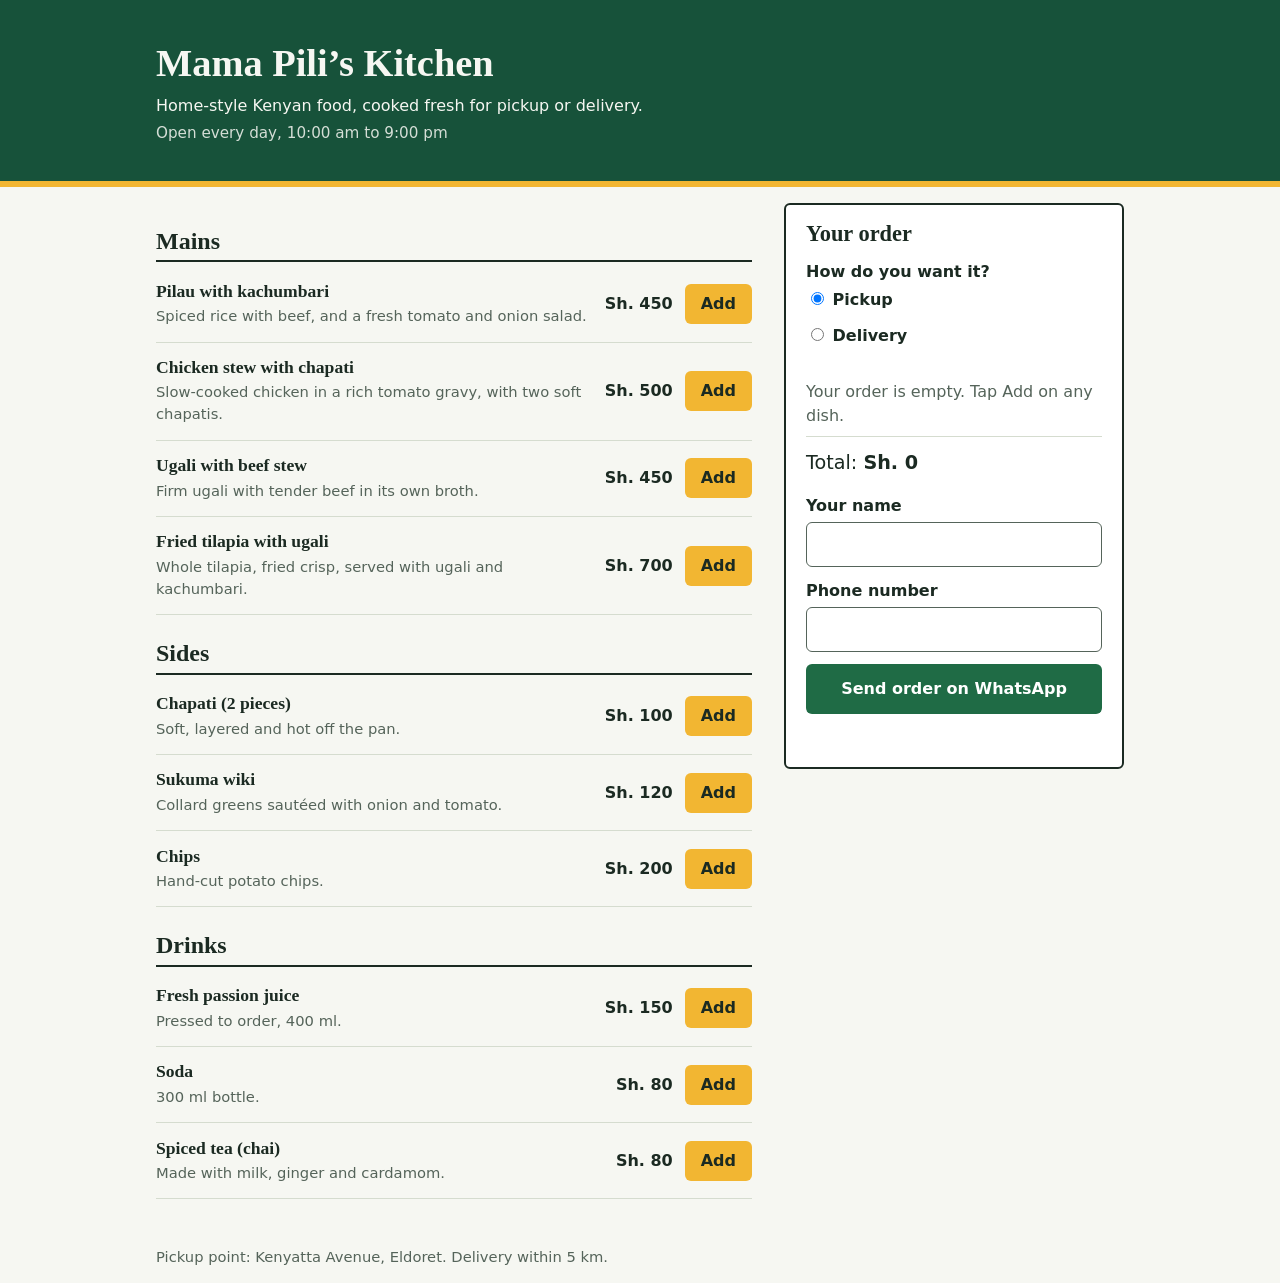
==== index.html @ 0987c315 "Add files via upload" ====
<!DOCTYPE html>
<html lang="en">
<head>
  <meta charset="UTF-8">
  <meta name="viewport" content="width=device-width, initial-scale=1">
  <title>Mama Pili’s Kitchen: Menu, Pickup and Delivery</title>
  <link rel="stylesheet" href="style.css">
</head>
<body>

  <header class="hero">
    <div class="wrap">
      <h1>Mama Pili’s Kitchen</h1>
      <p>Home-style Kenyan food, cooked fresh for pickup or delivery.</p>
      <p class="hours">Open every day, 10:00 am to 9:00 pm</p>
    </div>
  </header>

  <main class="wrap layout">

    <!-- The menu is built by script.js from the list at the top of that file -->
    <section id="menu" aria-label="Menu"></section>

    <aside id="order" class="order" aria-label="Your order">
      <h2>Your order</h2>

      <fieldset class="type">
        <legend>How do you want it?</legend>
        <label><input type="radio" name="type" value="Pickup" checked> Pickup</label>
        <label><input type="radio" name="type" value="Delivery"> Delivery</label>
      </fieldset>

      <ul id="cart-items"></ul>

      <p id="fee-note" hidden>A delivery fee of Sh. 150 is included in the total.</p>
      <p class="total">Total: <strong id="total">Sh. 0</strong></p>

      <label>Your name
        <input id="name" type="text" autocomplete="name">
      </label>
      <label>Phone number
        <input id="phone" type="tel" autocomplete="tel">
      </label>
      <label id="address-row" hidden>Delivery address
        <input id="address" type="text" autocomplete="street-address">
      </label>

      <button id="send" type="button">Send order on WhatsApp</button>
      <p id="message" role="status"></p>
    </aside>

  </main>

  <footer class="wrap">
    <p>Pickup point: Kenyatta Avenue, Eldoret. Delivery within 5 km.</p>
  </footer>

  <!-- Shows on phones only, so people can jump to their order -->
  <a href="#order" class="cart-bar" id="cart-bar">View order: Sh. 0</a>

  <script src="script.js"></script>
</body>
</html>
---- style.css ----
/* ===== Colours and fonts: change these first and watch the page update ===== */
:root {
  --ink: #1b2a22;
  --leaf: #1f6b45;
  --leaf-dark: #17523a;
  --sun: #f2b632;
  --sun-dark: #dca21f;
  --paper: #f6f7f2;
  --line: #d5dccf;
  --muted: #55645a;
  --display: Georgia, "Times New Roman", serif;
  --body: system-ui, -apple-system, "Segoe UI", Roboto, sans-serif;
}

/* ===== Base ===== */
* { box-sizing: border-box; }

body {
  margin: 0;
  padding-bottom: 4rem;            /* room for the phone cart bar */
  font-family: var(--body);
  color: var(--ink);
  background: var(--paper);
  line-height: 1.5;
}

h1, h2, h3 { font-family: var(--display); line-height: 1.2; }
[hidden] { display: none !important; }

.wrap {
  max-width: 1000px;
  margin: 0 auto;
  padding: 0 1rem;
}

/* ===== Header ===== */
.hero {
  background: var(--leaf-dark);
  color: var(--paper);
  padding: 2.5rem 0 2rem;
  border-bottom: 6px solid var(--sun);
}
.hero h1 { margin: 0 0 0.5rem; font-size: 2.4rem; }
.hero p { margin: 0.25rem 0; max-width: 34rem; }
.hours { opacity: 0.85; font-size: 0.95rem; }

/* ===== Page layout: one column on phones ===== */
.layout {
  display: grid;
  gap: 2rem;
  padding-top: 1rem;
  padding-bottom: 2rem;
}

/* ===== Menu ===== */
#menu h2 {
  margin: 1.5rem 0 0.25rem;
  padding-bottom: 0.3rem;
  border-bottom: 2px solid var(--ink);
  font-size: 1.5rem;
}

.item {
  display: flex;
  justify-content: space-between;
  align-items: center;
  gap: 1rem;
  padding: 0.9rem 0;
  border-bottom: 1px solid var(--line);
}
.item h3 { margin: 0; font-size: 1.1rem; }
.item p { margin: 0.2rem 0 0; color: var(--muted); font-size: 0.92rem; max-width: 30rem; }

.buy { display: flex; align-items: center; gap: 0.75rem; }
.price { font-weight: 700; white-space: nowrap; }

button { font: inherit; cursor: pointer; border: 0; border-radius: 6px; }

.add {
  padding: 0.5rem 1rem;
  background: var(--sun);
  color: var(--ink);
  font-weight: 700;
}
.add:hover { background: var(--sun-dark); }

/* ===== Order panel ===== */
.order {
  background: #fff;
  border: 2px solid var(--ink);
  border-radius: 6px;
  padding: 1rem 1.25rem 1.25rem;
  height: fit-content;
}
.order h2 { margin: 0 0 0.75rem; font-size: 1.4rem; }

.type { border: 0; padding: 0; margin: 0 0 0.75rem; }
.type legend { font-weight: 700; padding: 0; margin-bottom: 0.25rem; }
.type label { display: inline-block; margin-right: 1.25rem; }

#cart-items { list-style: none; margin: 0; padding: 0; }
#cart-items li {
  display: flex;
  justify-content: space-between;
  align-items: center;
  gap: 0.5rem;
  padding: 0.5rem 0;
  border-bottom: 1px solid var(--line);
}
#cart-items .empty { color: var(--muted); }

.qty button {
  width: 1.9rem;
  height: 1.9rem;
  background: var(--line);
  font-weight: 700;
}

#fee-note { margin: 0.5rem 0 0; color: var(--muted); font-size: 0.9rem; }
.total { font-size: 1.2rem; margin: 0.75rem 0 1rem; }

.order label { display: block; margin-bottom: 0.75rem; font-weight: 600; }
.order input[type="text"],
.order input[type="tel"] {
  display: block;
  width: 100%;
  margin-top: 0.25rem;
  padding: 0.6rem;
  font: inherit;
  border: 1px solid var(--muted);
  border-radius: 6px;
}

#send {
  width: 100%;
  padding: 0.8rem;
  background: var(--leaf);
  color: #fff;
  font-weight: 700;
}
#send:hover { background: var(--leaf-dark); }

#message { min-height: 1.5rem; margin: 0.6rem 0 0; color: #a4261c; font-weight: 600; }

/* ===== Keyboard focus ===== */
button:focus-visible,
input:focus-visible,
a:focus-visible {
  outline: 3px solid var(--sun-dark);
  outline-offset: 2px;
}

/* ===== Footer and phone cart bar ===== */
footer { padding-bottom: 1.5rem; color: var(--muted); font-size: 0.92rem; }

.cart-bar {
  position: fixed;
  left: 0;
  right: 0;
  bottom: 0;
  padding: 0.9rem 1rem;
  background: var(--ink);
  color: var(--paper);
  text-align: center;
  font-weight: 700;
  text-decoration: none;
}

/* ===== Wider screens: menu on the left, order panel on the right ===== */
@media (min-width: 800px) {
  body { padding-bottom: 0; }
  .layout { grid-template-columns: 1fr 340px; align-items: start; }
  .order { position: sticky; top: 1rem; }
  .cart-bar { display: none; }
}
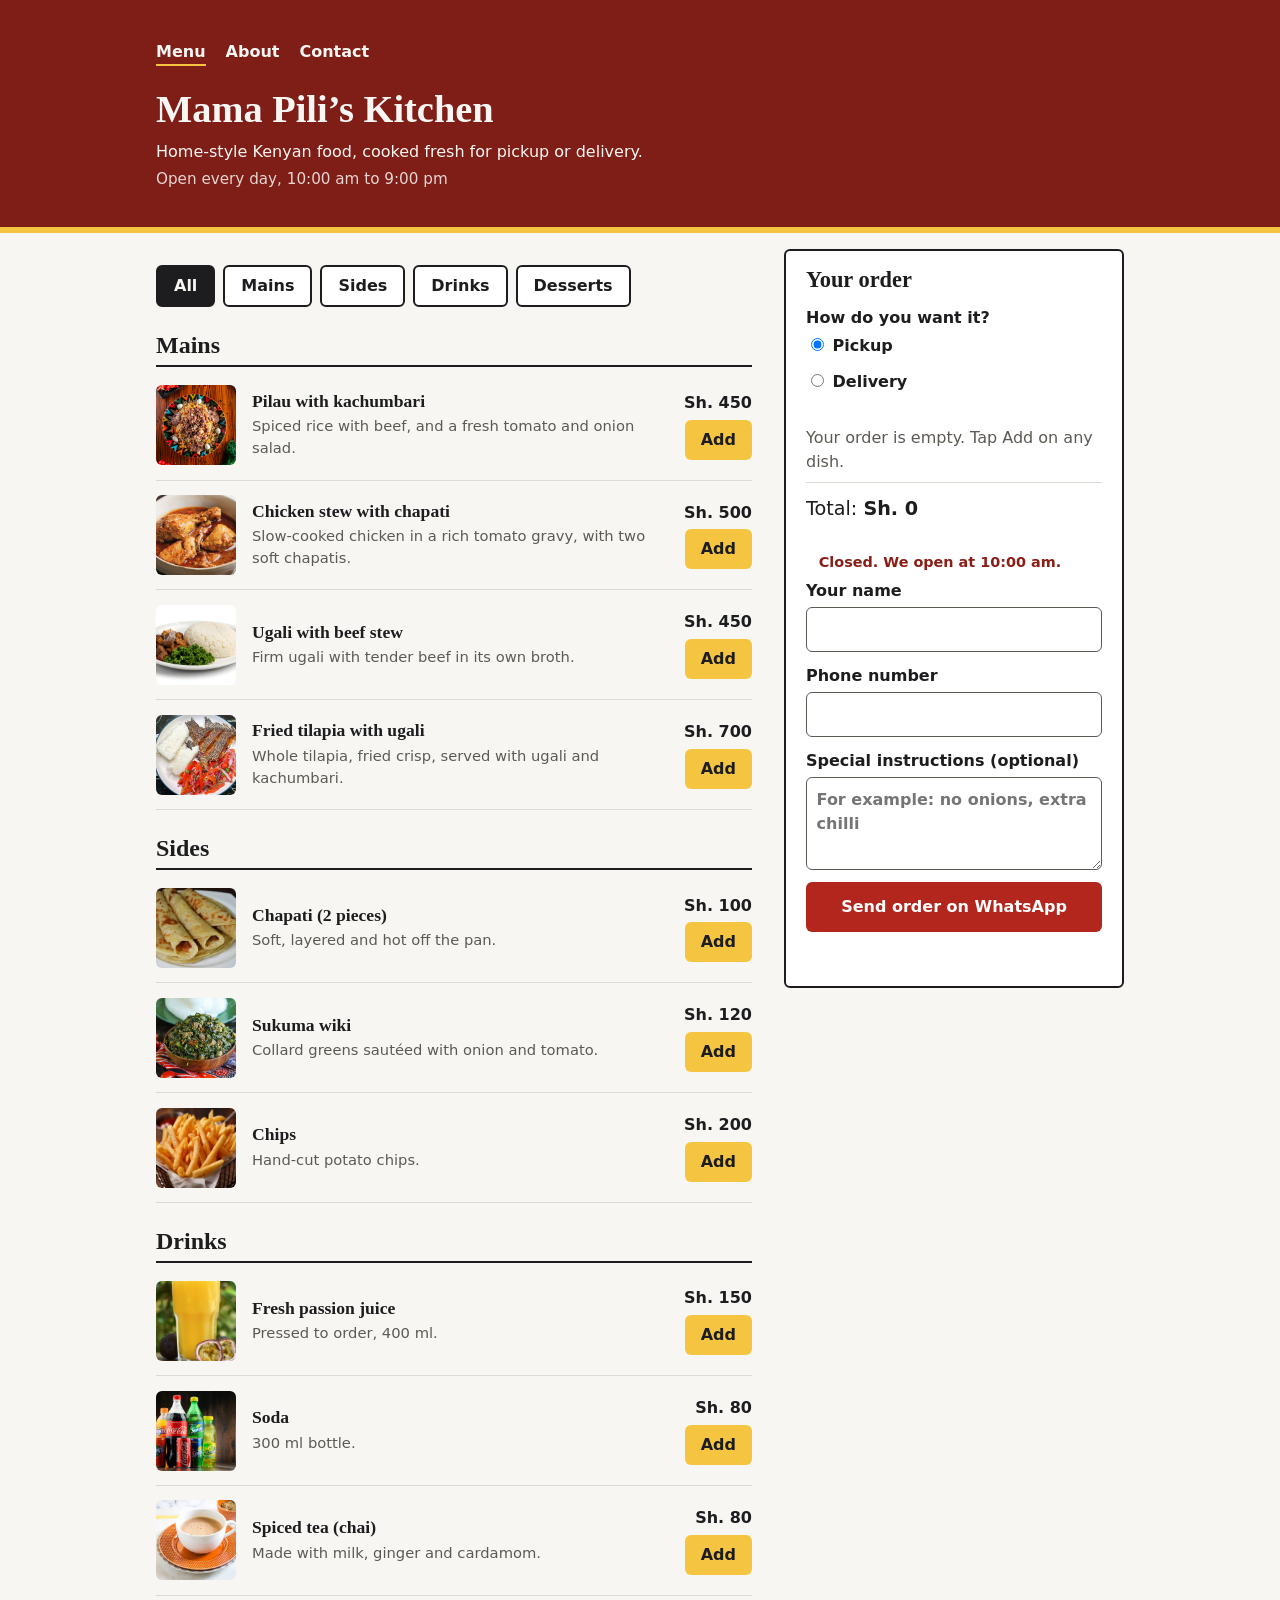
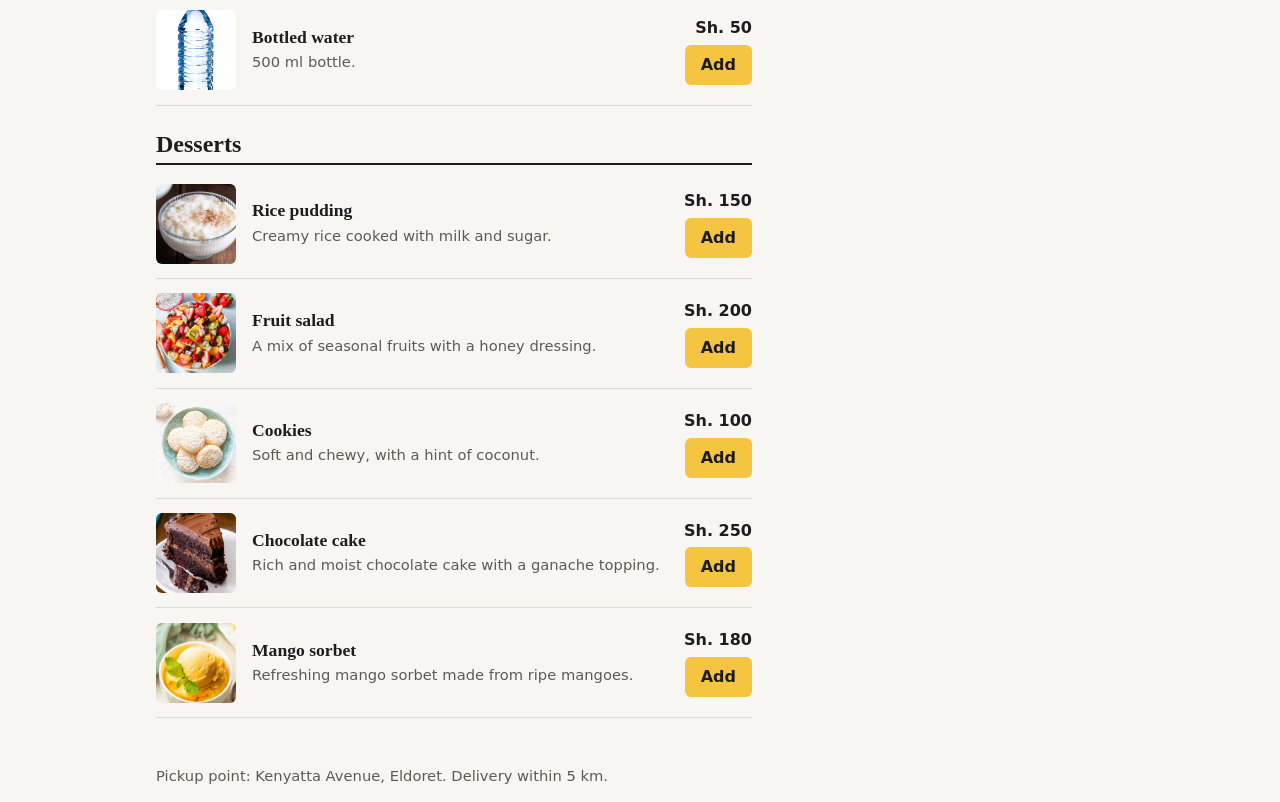
==== commit f203fd42: "Add files via upload" ====
--- a/index.html
+++ b/index.html
@@ -10,6 +10,11 @@
 
   <header class="hero">
     <div class="wrap">
+      <nav class="nav" aria-label="Main">
+  <a href="index.html" aria-current="page">Menu</a>
+  <a href="about.html">About</a>
+  <a href="contact.html">Contact</a>
+</nav>
       <h1>Mama Pili’s Kitchen</h1>
       <p>Home-style Kenyan food, cooked fresh for pickup or delivery.</p>
       <p class="hours">Open every day, 10:00 am to 9:00 pm</p>
@@ -34,6 +39,7 @@
 
       <p id="fee-note" hidden>A delivery fee of Sh. 150 is included in the total.</p>
       <p class="total">Total: <strong id="total">Sh. 0</strong></p>
+      <p id="open-status" class="status"></p>
 
       <label>Your name
         <input id="name" type="text" autocomplete="name">
@@ -45,6 +51,9 @@
         <input id="address" type="text" autocomplete="street-address">
       </label>
 
+      <label>Special instructions (optional)
+  <textarea id="notes" rows="3" placeholder="For example: no onions, extra chilli"></textarea>
+</label>
       <button id="send" type="button">Send order on WhatsApp</button>
       <p id="message" role="status"></p>
     </aside>
--- a/style.css
+++ b/style.css
@@ -1,13 +1,13 @@
 /* ===== Colours and fonts: change these first and watch the page update ===== */
 :root {
-  --ink: #1b2a22;
-  --leaf: #1f6b45;
-  --leaf-dark: #17523a;
-  --sun: #f2b632;
-  --sun-dark: #dca21f;
-  --paper: #f6f7f2;
-  --line: #d5dccf;
-  --muted: #55645a;
+   --ink: #1d1d1f;
+  --leaf: #b3261e;
+  --leaf-dark: #7f1d17;
+  --sun: #f5c542;
+  --sun-dark: #e0ad22;
+  --paper: #f7f6f3;
+  --line: #dddad3;
+  --muted: #5d5a54;
   --display: Georgia, "Times New Roman", serif;
   --body: system-ui, -apple-system, "Segoe UI", Roboto, sans-serif;
 }
@@ -68,10 +68,18 @@
   padding: 0.9rem 0;
   border-bottom: 1px solid var(--line);
 }
+.item > img {
+  width: 5rem;
+  height: 5rem;
+  flex: 0 0 5rem;
+  object-fit: cover;
+  border-radius: 6px;
+}
+.item .info { flex: 1; min-width: 0; }
 .item h3 { margin: 0; font-size: 1.1rem; }
 .item p { margin: 0.2rem 0 0; color: var(--muted); font-size: 0.92rem; max-width: 30rem; }
 
-.buy { display: flex; align-items: center; gap: 0.75rem; }
+.buy { display: flex; flex-direction: column; align-items: flex-end; gap: 0.3rem; }
 .price { font-weight: 700; white-space: nowrap; }
 
 button { font: inherit; cursor: pointer; border: 0; border-radius: 6px; }
@@ -173,3 +181,44 @@
   .order { position: sticky; top: 1rem; }
   .cart-bar { display: none; }
 }
+.filters { display: flex; flex-wrap: wrap; gap: 0.5rem; margin-top: 1rem; }
+.filters button {
+  padding: 0.45rem 1rem;
+  background: #fff;
+  color: var(--ink);
+  border: 2px solid var(--ink);
+  font-weight: 600;
+}
+.filters button.active { background: var(--ink); color: var(--paper); }
+.order textarea {
+  display: block;
+  width: 100%;
+  margin-top: 0.25rem;
+  padding: 0.6rem;
+  font: inherit;
+  border: 1px solid var(--muted);
+  border-radius: 6px;
+  resize: vertical;
+} 
+.status {
+  display: inline-block;
+  margin: 0.5rem 0 0;
+  padding: 0.3rem 0.8rem;
+  border-radius: 999px;
+  font-weight: 700;
+  font-size: 0.9rem;
+}
+.status.open { background: var(--sun); color: var(--ink); }
+.status.closed { background: #fff; color: #8a1f17; }
+.nav { display: flex; gap: 1.25rem; margin-bottom: 1.25rem; }
+.nav a {
+  color: var(--paper);
+  text-decoration: none;
+  font-weight: 600;
+  border-bottom: 2px solid transparent;
+}
+.nav a:hover,
+.nav a[aria-current="page"] { border-bottom-color: var(--sun); }
+
+.page { display: block; max-width: 40rem; padding-top: 1.5rem; padding-bottom: 2rem; }
+.page h2 { margin: 1.5rem 0 0.25rem; }
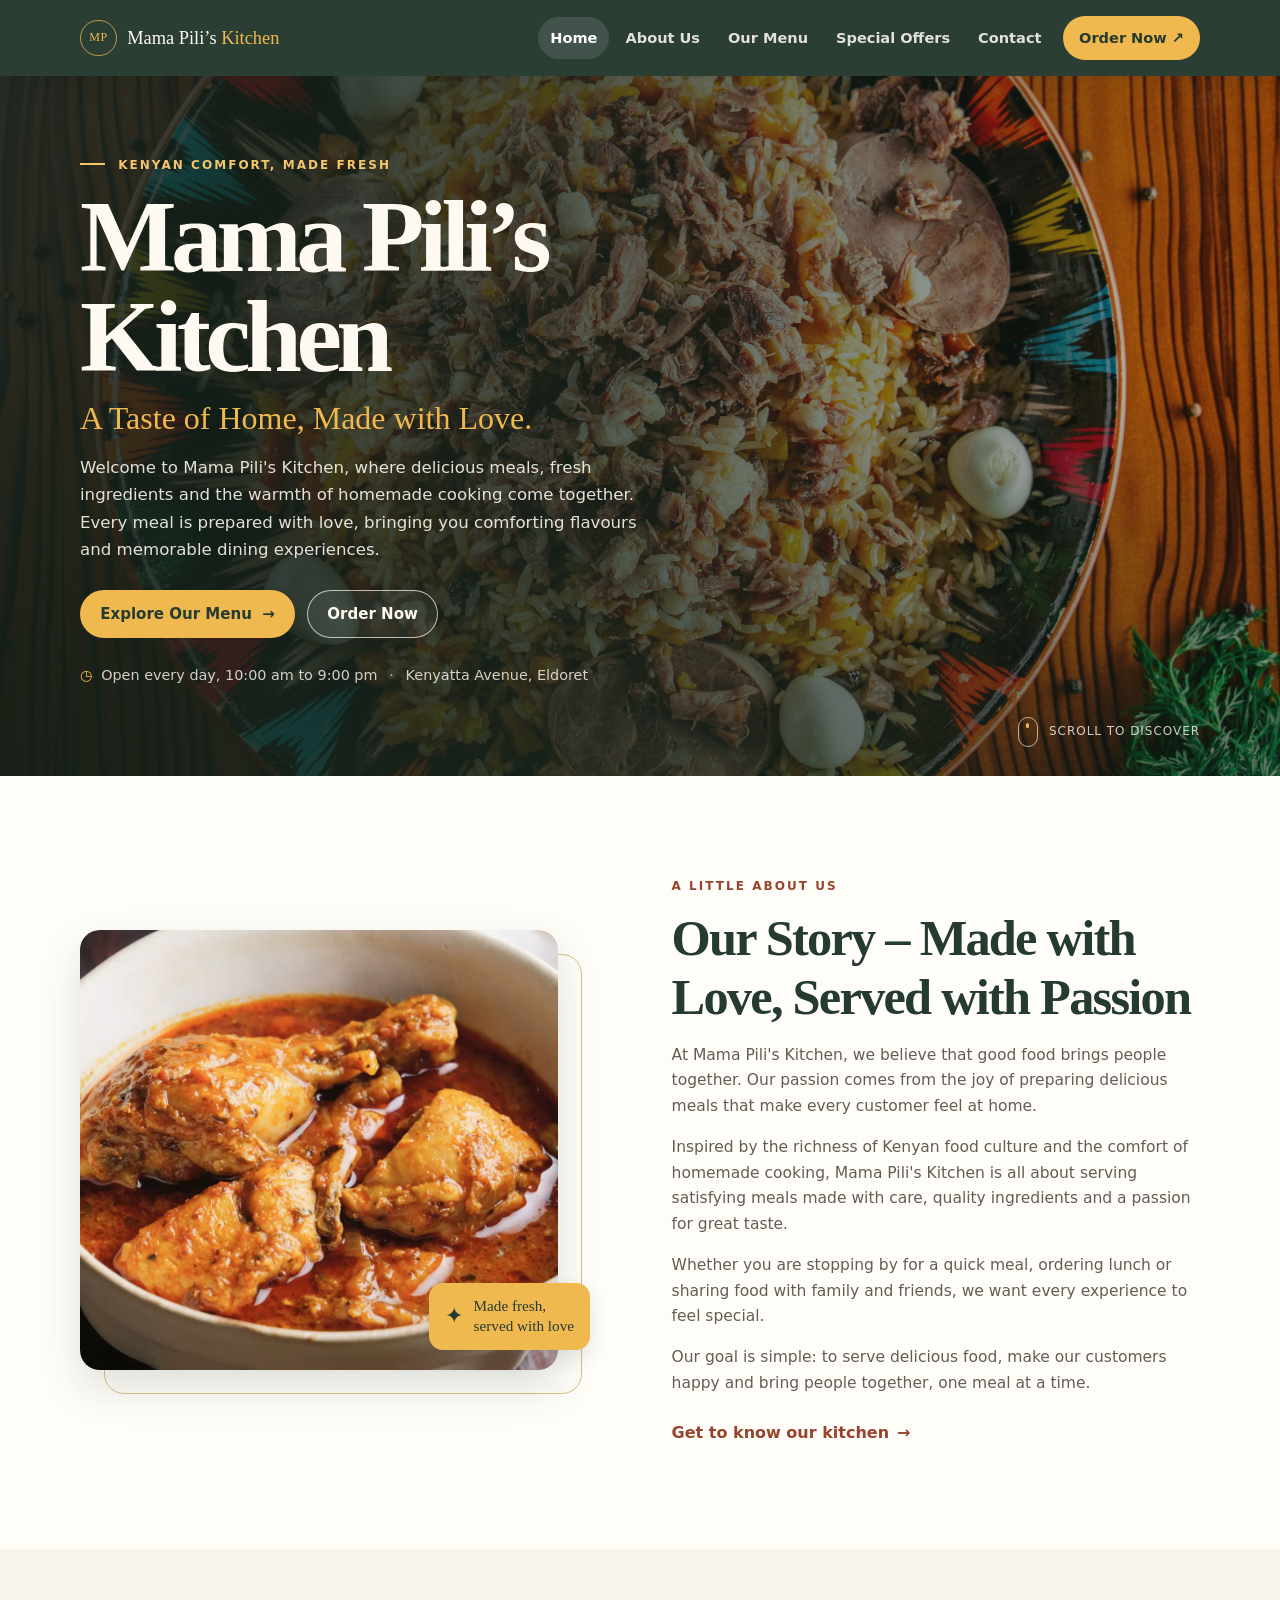
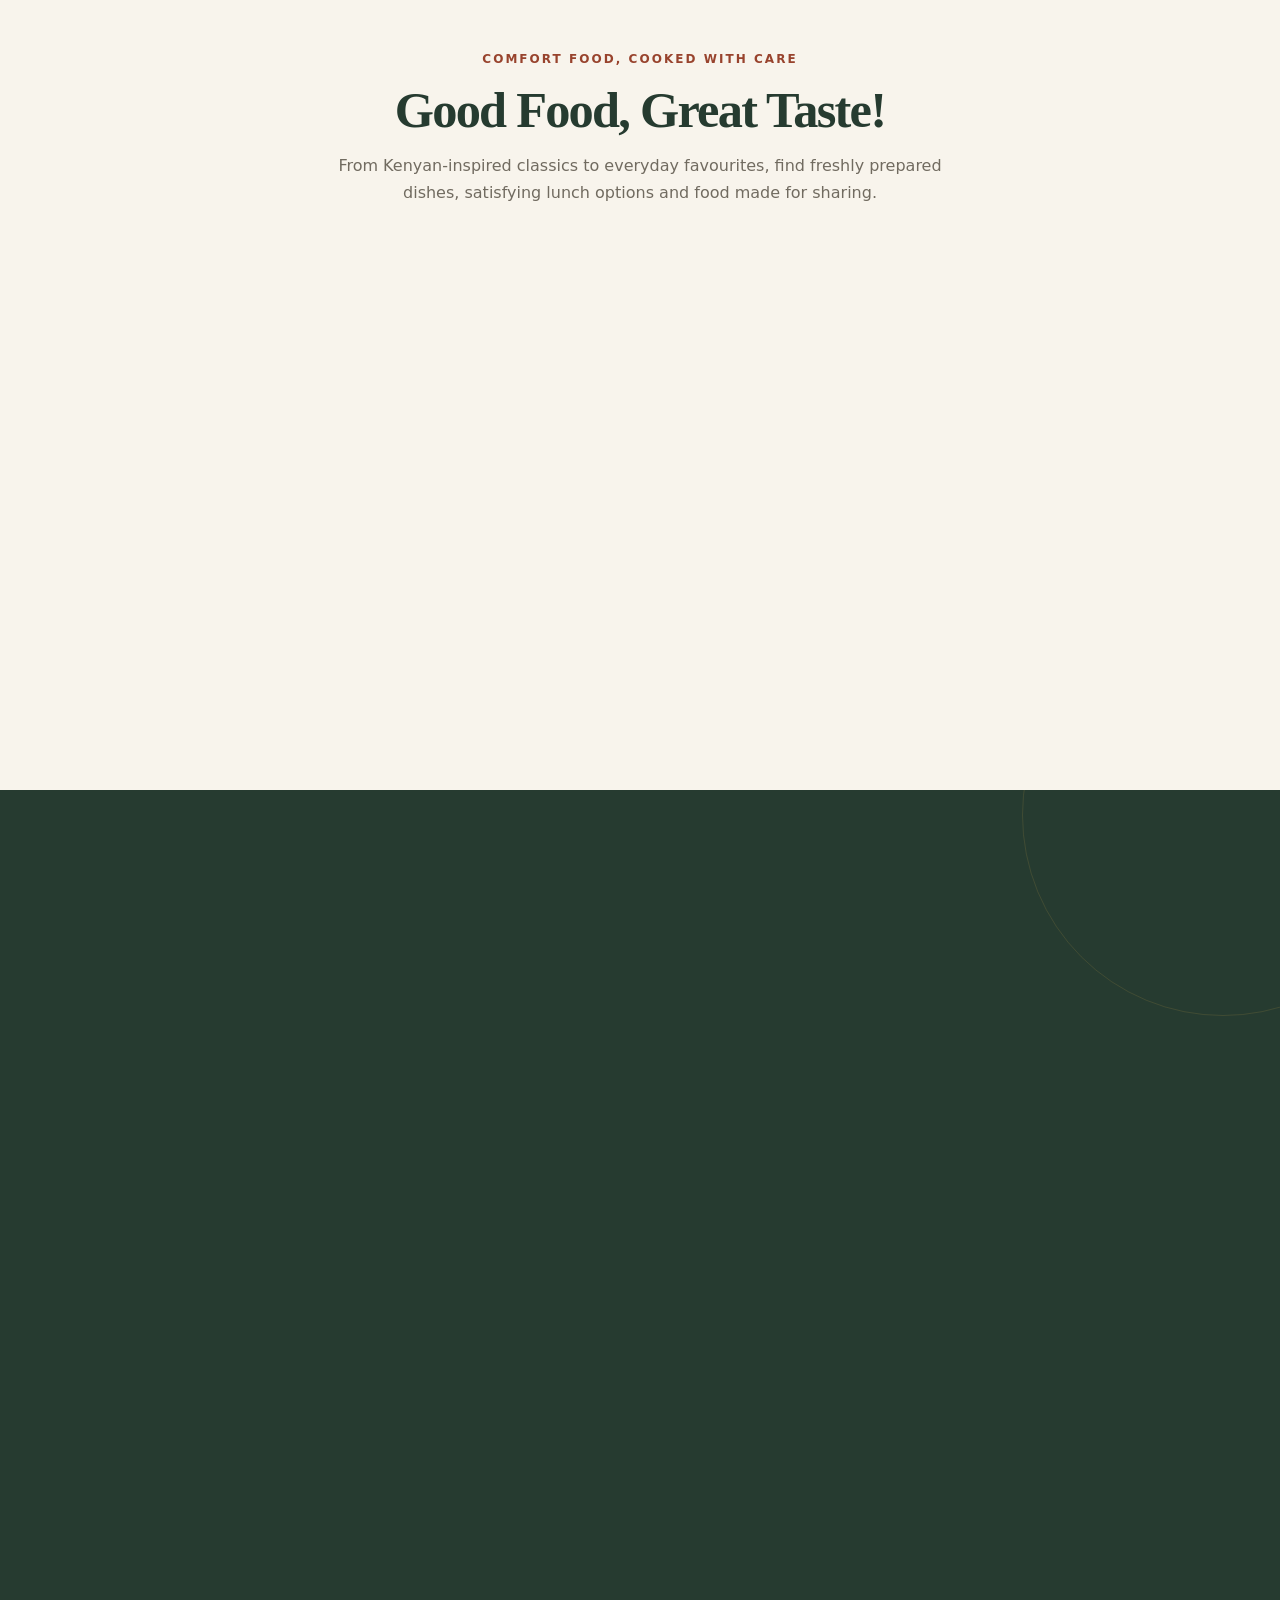
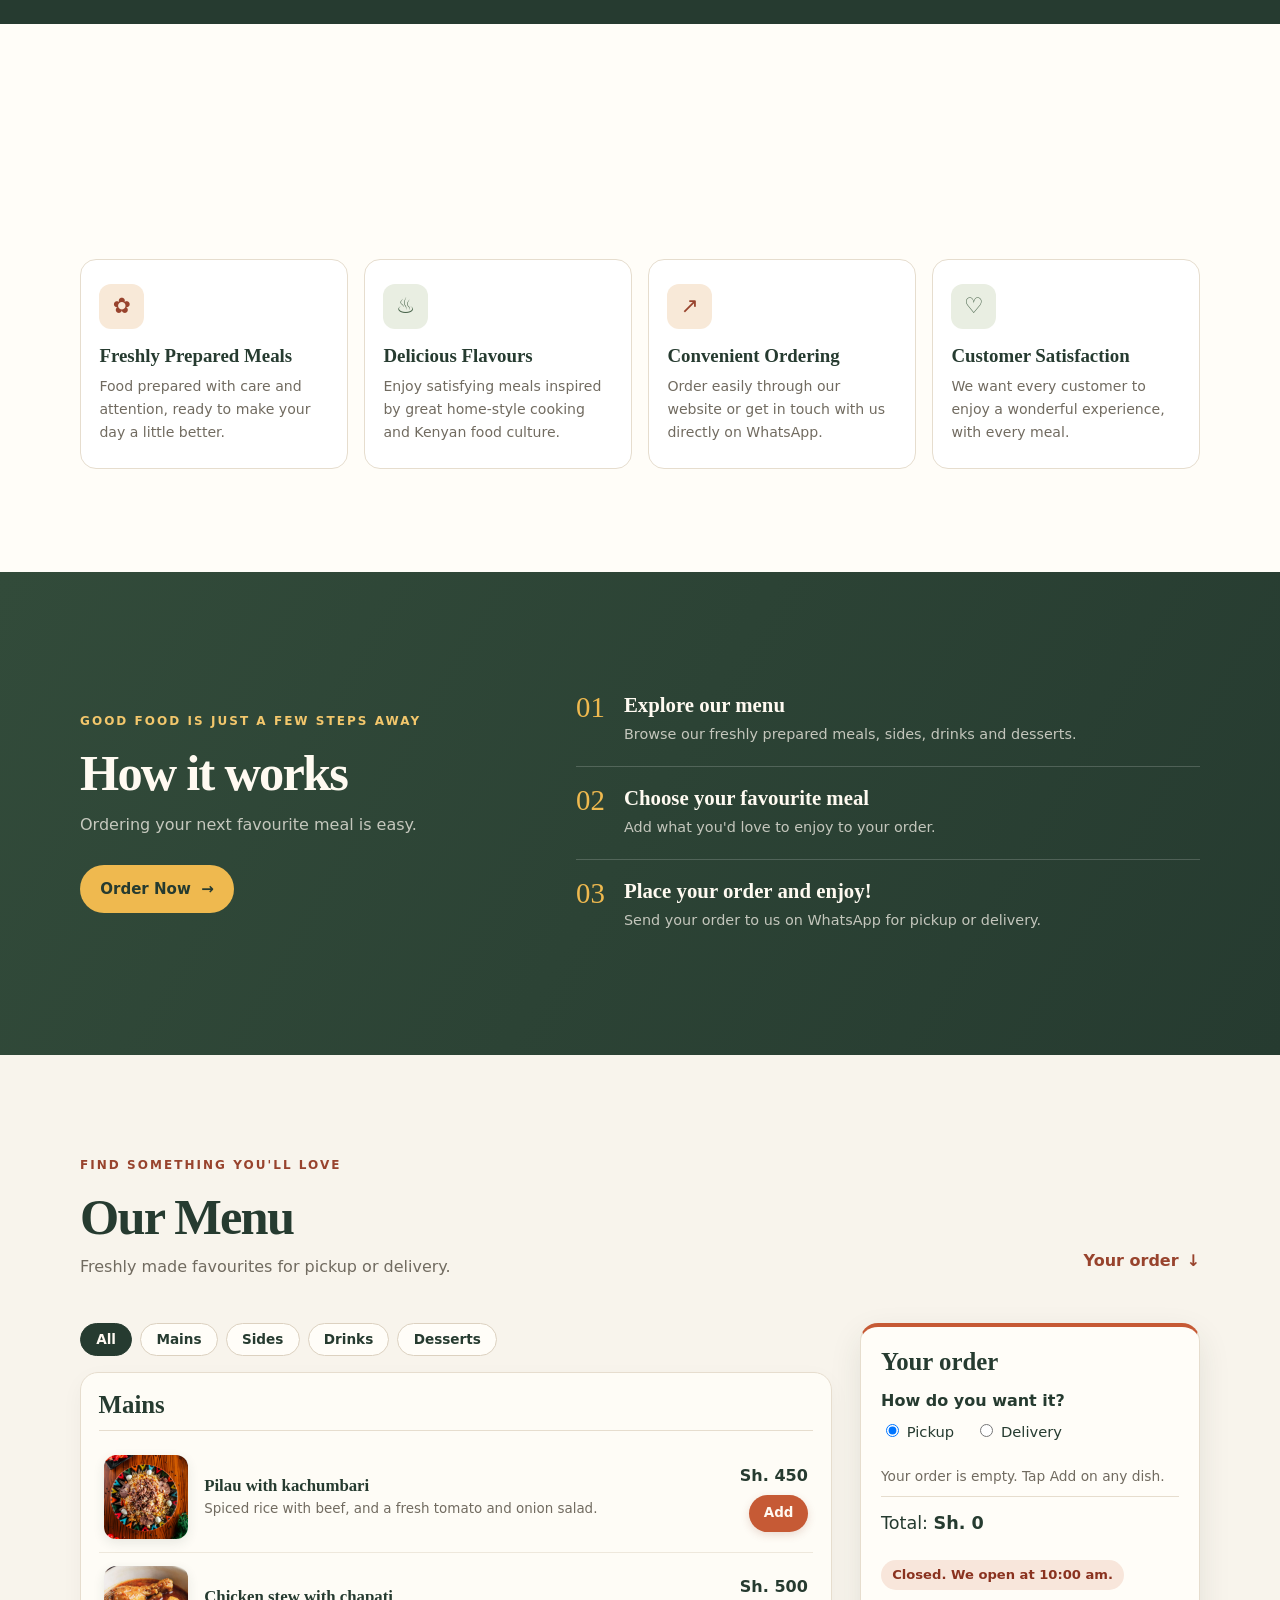
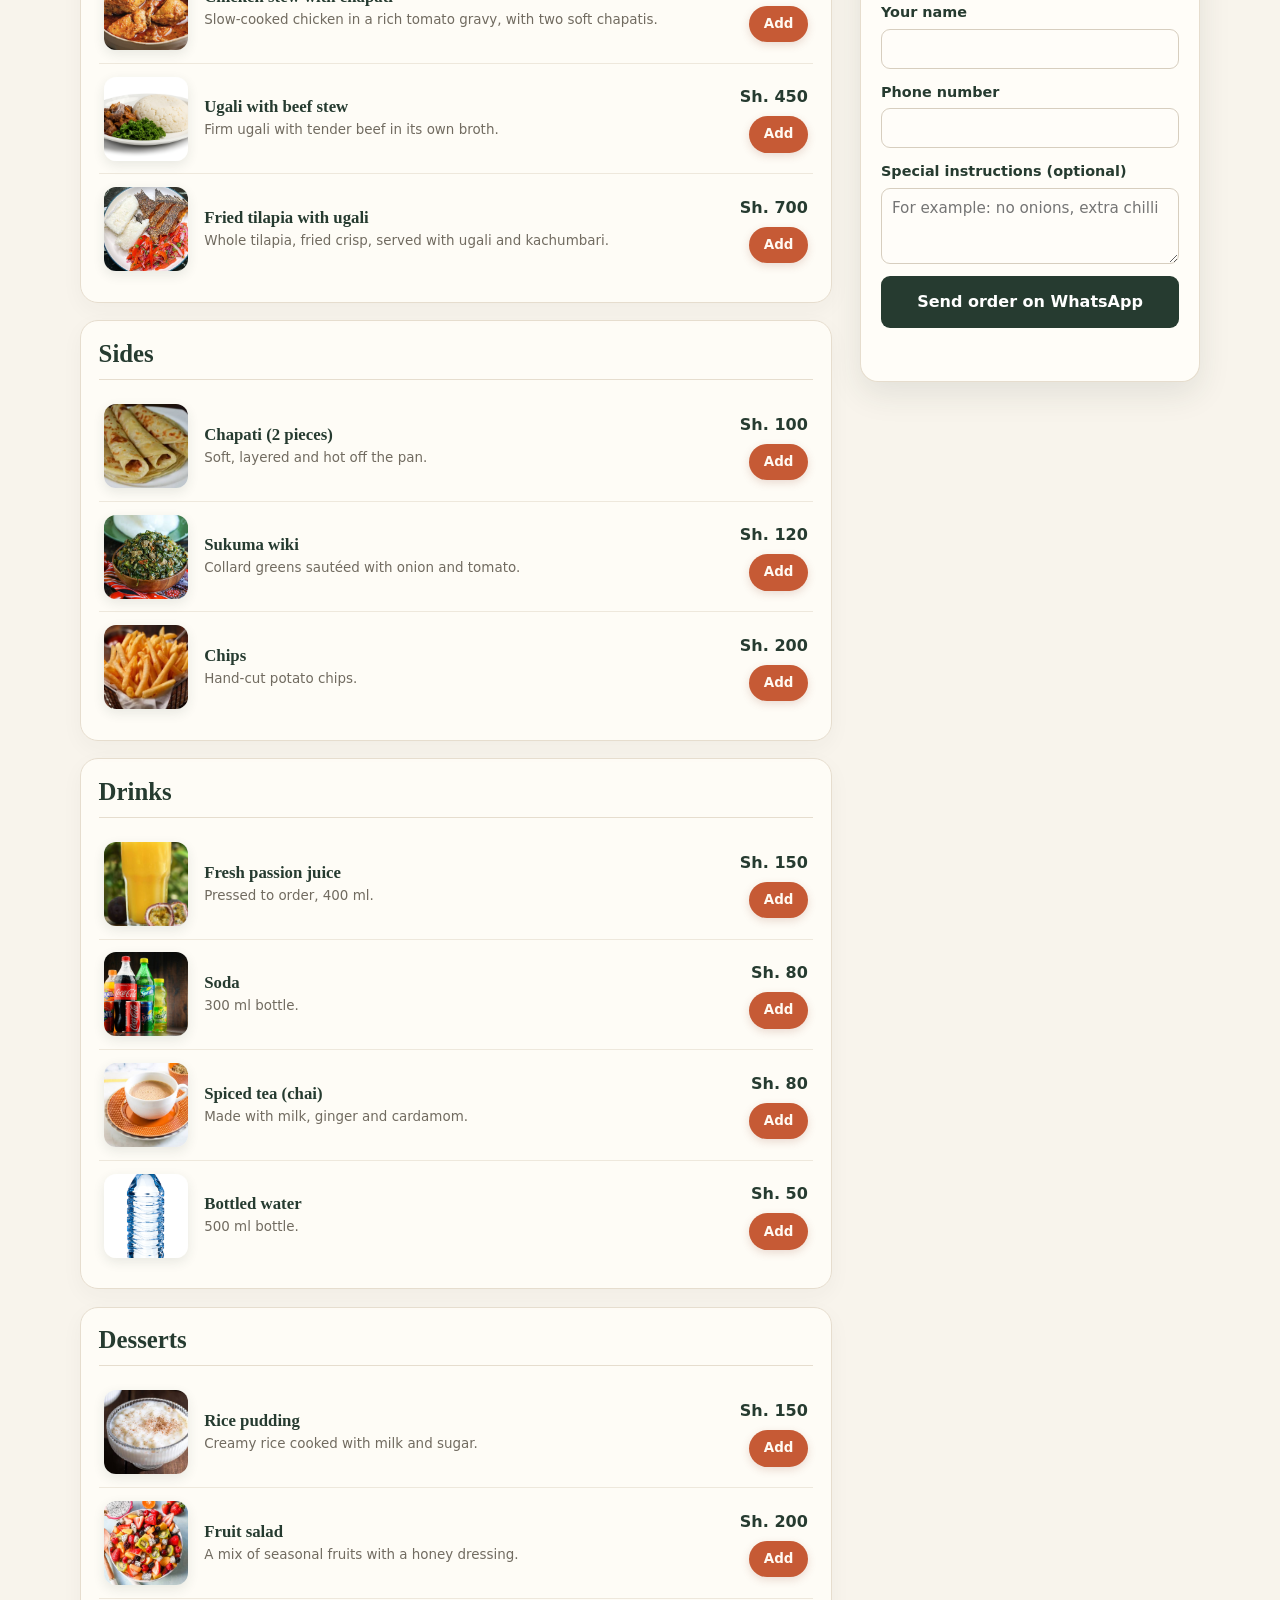
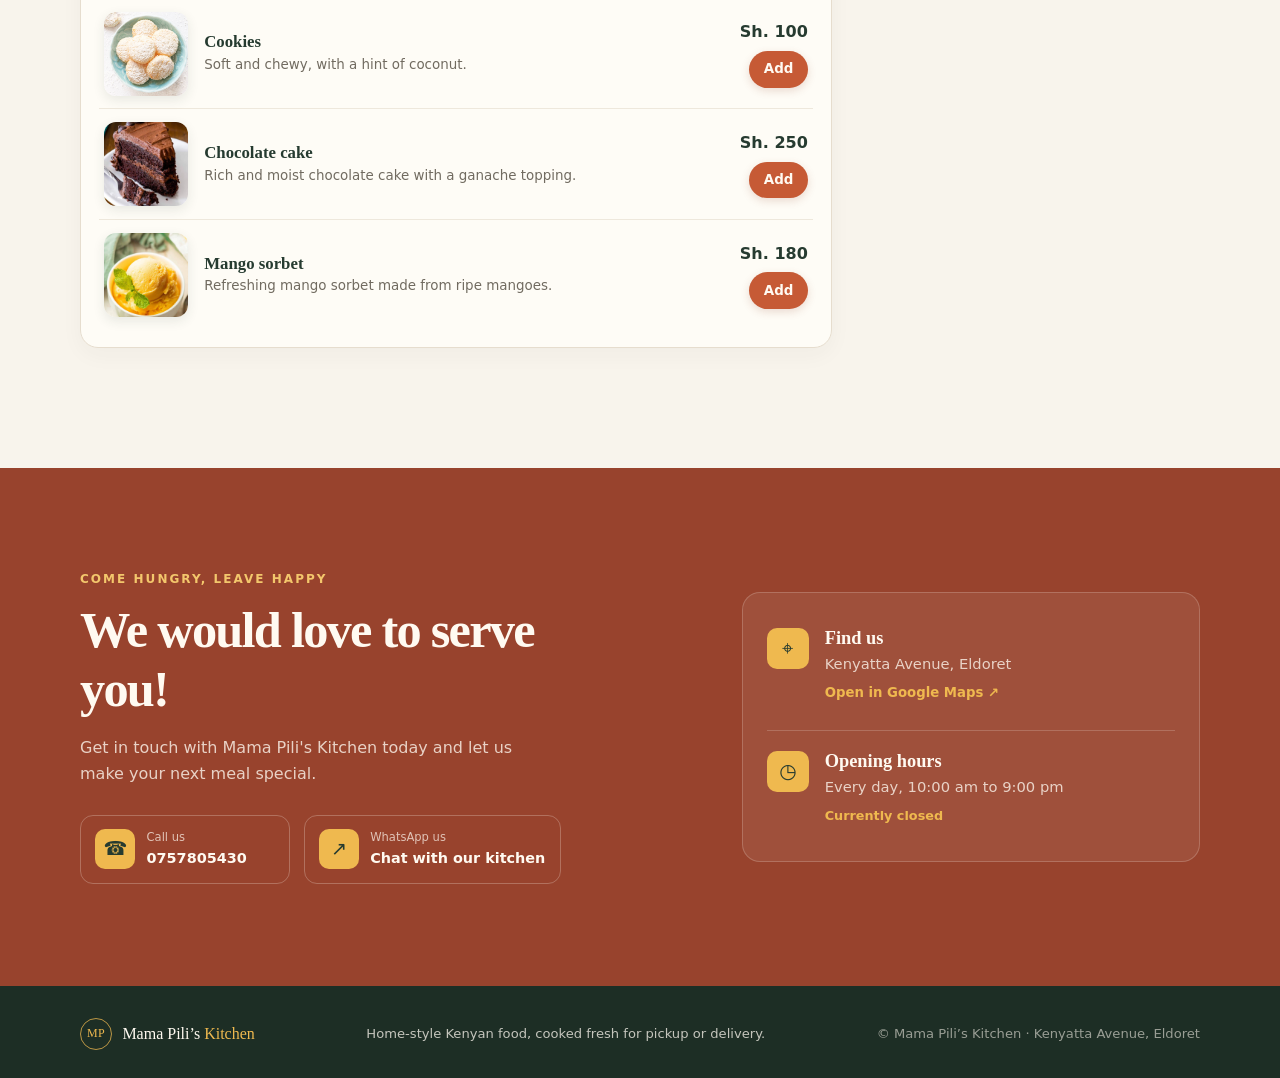
==== commit 20509a4a: "Add files via upload" ====
--- a/index.html
+++ b/index.html
@@ -3,70 +3,238 @@
 <head>
   <meta charset="UTF-8">
   <meta name="viewport" content="width=device-width, initial-scale=1">
-  <title>Mama Pili’s Kitchen: Menu, Pickup and Delivery</title>
+  <meta name="theme-color" content="#263b30">
+  <meta name="description" content="Enjoy fresh, home-style Kenyan food from Mama Pili's Kitchen. Browse the menu and order for pickup or delivery in Eldoret.">
+  <title>Mama Pili’s Kitchen | A Taste of Home</title>
   <link rel="stylesheet" href="style.css">
 </head>
 <body>
-
-  <header class="hero">
-    <div class="wrap">
-      <nav class="nav" aria-label="Main">
-  <a href="index.html" aria-current="page">Menu</a>
-  <a href="about.html">About</a>
-  <a href="contact.html">Contact</a>
-</nav>
-      <h1>Mama Pili’s Kitchen</h1>
+  <div class="nav-shell" id="home">
+    <div class="wrap nav-wrap">
+      <a class="brand" href="#home" aria-label="Mama Pili's Kitchen home">
+        <span class="brand-mark" aria-hidden="true">MP</span>
+        <span>Mama Pili’s <strong>Kitchen</strong></span>
+      </a>
+      <button class="nav-toggle" type="button" aria-expanded="false" aria-controls="main-nav" aria-label="Open navigation">
+        <span></span><span></span><span></span>
+      </button>
+      <nav class="nav" id="main-nav" aria-label="Main navigation">
+        <a href="#home" aria-current="page">Home</a>
+        <a href="#about">About Us</a>
+        <a href="#menu">Our Menu</a>
+        <a href="#offers">Special Offers</a>
+        <a href="#contact">Contact</a>
+        <a class="nav-order" href="#order">Order Now <span aria-hidden="true">↗</span></a>
+      </nav>
+    </div>
+  </div>
+
+  <header>
+
+    <section class="hero" aria-labelledby="hero-title">
+      <img class="hero-image" src="images/pilau.jpg.jpg" alt="Freshly prepared Kenyan pilau with kachumbari">
+      <div class="hero-shade"></div>
+      <div class="wrap hero-content">
+        <p class="eyebrow"><span></span> Kenyan comfort, made fresh</p>
+        <h1 id="hero-title">Mama Pili’s<br>Kitchen</h1>
+        <h2>A Taste of Home, Made with Love.</h2>
+        <p class="hero-copy">Welcome to Mama Pili's Kitchen, where delicious meals, fresh ingredients and the warmth of homemade cooking come together. Every meal is prepared with love, bringing you comforting flavours and memorable dining experiences.</p>
+        <div class="hero-actions">
+          <a class="button button-primary" href="#menu">Explore Our Menu <span aria-hidden="true">→</span></a>
+          <a class="button button-light" href="#order">Order Now</a>
+        </div>
+        <p class="hero-hours"><span aria-hidden="true">◷</span> Open every day, 10:00 am to 9:00 pm <span class="hero-dot">·</span> Kenyatta Avenue, Eldoret</p>
+      </div>
+      <a class="hero-scroll" href="#about" aria-label="Scroll to our story"><span></span> Scroll to discover</a>
+    </section>
+  </header>
+
+  <main>
+    <section class="section story-section" id="about">
+      <div class="wrap story-grid">
+        <div class="story-photo reveal">
+          <img src="images/chicken-stew.jpg.jpg" alt="Home-style chicken stew, freshly prepared">
+          <div class="photo-note"><span class="note-icon" aria-hidden="true">✦</span><span>Made fresh,<br>served with love</span></div>
+        </div>
+        <div class="story-copy reveal">
+          <p class="eyebrow eyebrow-dark">A little about us</p>
+          <h2>Our Story – Made with Love, Served with Passion</h2>
+          <p>At Mama Pili's Kitchen, we believe that good food brings people together. Our passion comes from the joy of preparing delicious meals that make every customer feel at home.</p>
+          <p>Inspired by the richness of Kenyan food culture and the comfort of homemade cooking, Mama Pili's Kitchen is all about serving satisfying meals made with care, quality ingredients and a passion for great taste.</p>
+          <p>Whether you are stopping by for a quick meal, ordering lunch or sharing food with family and friends, we want every experience to feel special.</p>
+          <p>Our goal is simple: to serve delicious food, make our customers happy and bring people together, one meal at a time.</p>
+          <a class="text-link" href="about.html">Get to know our kitchen <span aria-hidden="true">→</span></a>
+        </div>
+      </div>
+    </section>
+
+    <section class="section food-section" aria-labelledby="food-title">
+      <div class="wrap">
+        <div class="section-heading centered reveal">
+          <p class="eyebrow eyebrow-dark">Comfort food, cooked with care</p>
+          <h2 id="food-title">Good Food, Great Taste!</h2>
+          <p>From Kenyan-inspired classics to everyday favourites, find freshly prepared dishes, satisfying lunch options and food made for sharing.</p>
+        </div>
+        <div class="food-cards">
+          <article class="food-card reveal">
+            <a class="food-card-image" href="#menu" aria-label="See Pilau with kachumbari on the menu">
+              <img src="images/pilau.jpg.jpg" alt="Pilau with kachumbari">
+              <span class="food-tag">Kenyan favourite</span>
+            </a>
+            <div class="food-card-copy">
+              <div><h3>Pilau with kachumbari</h3><p>Spiced rice with beef, and a fresh tomato and onion salad.</p></div>
+              <span class="food-price">Sh. 450</span>
+            </div>
+          </article>
+          <article class="food-card reveal">
+            <a class="food-card-image" href="#menu" aria-label="See Chicken stew with chapati on the menu">
+              <img src="images/chicken-stew.jpg.jpg" alt="Chicken stew with chapati">
+              <span class="food-tag">Made for sharing</span>
+            </a>
+            <div class="food-card-copy">
+              <div><h3>Chicken stew with chapati</h3><p>Slow-cooked chicken in a rich tomato gravy, with two soft chapatis.</p></div>
+              <span class="food-price">Sh. 500</span>
+            </div>
+          </article>
+          <article class="food-card reveal">
+            <a class="food-card-image" href="#menu" aria-label="See Fried tilapia with ugali on the menu">
+              <img src="images/tilapia.jpg.jpg" alt="Fried tilapia with ugali">
+              <span class="food-tag">Freshly prepared</span>
+            </a>
+            <div class="food-card-copy">
+              <div><h3>Fried tilapia with ugali</h3><p>Whole tilapia, fried crisp, served with ugali and kachumbari.</p></div>
+              <span class="food-price">Sh. 700</span>
+            </div>
+          </article>
+        </div>
+        <div class="center-action reveal"><a class="button button-dark" href="#menu">Explore the full menu <span aria-hidden="true">→</span></a></div>
+      </div>
+    </section>
+
+    <section class="offers-section section" id="offers">
+      <div class="wrap">
+        <div class="section-heading centered reveal">
+          <p class="eyebrow">A good day calls for good food</p>
+          <h2>Something Delicious Is Waiting for You!</h2>
+          <p>Check back for something tasty. Update these cards with your current offers whenever you're ready.</p>
+        </div>
+        <div class="offer-cards">
+          <article class="offer-card reveal">
+            <img src="images/ugali.jpg.jpg" alt="Ugali with beef stew">
+            <div class="offer-body"><span class="offer-label">Daily special</span><h3>A little something for today</h3><p>[Add today's meal special here.]</p><a href="https://wa.me/254757805430" target="_blank" rel="noopener noreferrer">Ask us what's cooking <span aria-hidden="true">→</span></a></div>
+          </article>
+          <article class="offer-card reveal">
+            <img src="images/chapati.jpg.jpeg" alt="Freshly made chapati">
+            <div class="offer-body"><span class="offer-label">Lunch time</span><h3>Make lunch a treat</h3><p>[Add your current lunch deal here.]</p><a href="https://wa.me/254757805430" target="_blank" rel="noopener noreferrer">Ask about lunch <span aria-hidden="true">→</span></a></div>
+          </article>
+          <article class="offer-card reveal">
+            <img src="images/chips.jpg.jpg" alt="Hand-cut chips">
+            <div class="offer-body"><span class="offer-label">For the table</span><h3>Good food, shared</h3><p>[Add your family meal package here.]</p><a href="https://wa.me/254757805430" target="_blank" rel="noopener noreferrer">Ask about sharing <span aria-hidden="true">→</span></a></div>
+          </article>
+          <article class="offer-card reveal">
+            <img src="images/passion-juice.jpg.jpg" alt="Fresh passion juice">
+            <div class="offer-body"><span class="offer-label">Something extra</span><h3>Find your favourite combo</h3><p>[Add your current combo offer here.]</p><a href="https://wa.me/254757805430" target="_blank" rel="noopener noreferrer">Ask about combos <span aria-hidden="true">→</span></a></div>
+          </article>
+        </div>
+      </div>
+    </section>
+
+    <section class="section why-section">
+      <div class="wrap">
+        <div class="section-heading centered reveal">
+          <p class="eyebrow eyebrow-dark">The good stuff is in the details</p>
+          <h2>A little more to love</h2>
+        </div>
+        <div class="why-grid">
+          <article class="why-card reveal"><span class="why-icon" aria-hidden="true">✿</span><h3>Freshly Prepared Meals</h3><p>Food prepared with care and attention, ready to make your day a little better.</p></article>
+          <article class="why-card reveal"><span class="why-icon" aria-hidden="true">♨</span><h3>Delicious Flavours</h3><p>Enjoy satisfying meals inspired by great home-style cooking and Kenyan food culture.</p></article>
+          <article class="why-card reveal"><span class="why-icon" aria-hidden="true">↗</span><h3>Convenient Ordering</h3><p>Order easily through our website or get in touch with us directly on WhatsApp.</p></article>
+          <article class="why-card reveal"><span class="why-icon" aria-hidden="true">♡</span><h3>Customer Satisfaction</h3><p>We want every customer to enjoy a wonderful experience, with every meal.</p></article>
+        </div>
+      </div>
+    </section>
+
+    <section class="steps-section section">
+      <div class="wrap steps-wrap">
+        <div class="steps-intro reveal">
+          <p class="eyebrow">Good food is just a few steps away</p>
+          <h2>How it works</h2>
+          <p>Ordering your next favourite meal is easy.</p>
+          <a class="button button-primary" href="#order">Order Now <span aria-hidden="true">→</span></a>
+        </div>
+        <ol class="steps-list">
+          <li class="reveal"><span class="step-number">01</span><div><h3>Explore our menu</h3><p>Browse our freshly prepared meals, sides, drinks and desserts.</p></div></li>
+          <li class="reveal"><span class="step-number">02</span><div><h3>Choose your favourite meal</h3><p>Add what you'd love to enjoy to your order.</p></div></li>
+          <li class="reveal"><span class="step-number">03</span><div><h3>Place your order and enjoy!</h3><p>Send your order to us on WhatsApp for pickup or delivery.</p></div></li>
+        </ol>
+      </div>
+    </section>
+
+    <section class="menu-section section" aria-labelledby="menu-title">
+      <div class="wrap">
+        <div class="section-heading menu-heading reveal">
+          <div><p class="eyebrow eyebrow-dark">Find something you'll love</p><h2 id="menu-title">Our Menu</h2><p>Freshly made favourites for pickup or delivery.</p></div>
+          <a class="text-link" href="#order">Your order <span aria-hidden="true">↓</span></a>
+        </div>
+        <div class="layout">
+          <section id="menu" aria-label="Menu"></section>
+          <aside id="order" class="order" aria-label="Your order">
+            <h2>Your order</h2>
+            <fieldset class="type">
+              <legend>How do you want it?</legend>
+              <label><input type="radio" name="type" value="Pickup" checked> Pickup</label>
+              <label><input type="radio" name="type" value="Delivery"> Delivery</label>
+            </fieldset>
+            <ul id="cart-items"></ul>
+            <p id="fee-note" hidden>A delivery fee of Sh. 150 is included in the total.</p>
+            <p class="total">Total: <strong id="total">Sh. 0</strong></p>
+            <p id="open-status" class="status"></p>
+            <label>Your name
+              <input id="name" type="text" autocomplete="name">
+            </label>
+            <label>Phone number
+              <input id="phone" type="tel" autocomplete="tel">
+            </label>
+            <label id="address-row" hidden>Delivery address
+              <input id="address" type="text" autocomplete="street-address">
+            </label>
+            <label>Special instructions (optional)
+              <textarea id="notes" rows="3" placeholder="For example: no onions, extra chilli"></textarea>
+            </label>
+            <button id="send" type="button">Send order on WhatsApp</button>
+            <p id="message" role="status"></p>
+          </aside>
+        </div>
+      </div>
+    </section>
+
+    <section class="contact-section section" id="contact">
+      <div class="wrap contact-grid">
+        <div class="contact-copy reveal">
+          <p class="eyebrow">Come hungry, leave happy</p>
+          <h2>We would love to serve you!</h2>
+          <p>Get in touch with Mama Pili's Kitchen today and let us make your next meal special.</p>
+          <div class="contact-links">
+            <a href="tel:+254757805430"><span class="contact-icon" aria-hidden="true">☎</span><span><small>Call us</small><strong>0757805430</strong></span></a>
+            <a href="https://wa.me/254757805430" target="_blank" rel="noopener noreferrer"><span class="contact-icon" aria-hidden="true">↗</span><span><small>WhatsApp us</small><strong>Chat with our kitchen</strong></span></a>
+          </div>
+        </div>
+        <div class="contact-details reveal">
+          <div><span class="detail-icon" aria-hidden="true">⌖</span><div><h3>Find us</h3><p>Kenyatta Avenue, Eldoret</p><a href="https://www.google.com/maps/search/?api=1&amp;query=Kenyatta+Avenue+Eldoret" target="_blank" rel="noopener noreferrer">Open in Google Maps <span aria-hidden="true">↗</span></a></div></div>
+          <div><span class="detail-icon" aria-hidden="true">◷</span><div><h3>Opening hours</h3><p>Every day, 10:00 am to 9:00 pm</p><p id="contact-open-status" class="contact-open-status"></p></div></div>
+        </div>
+      </div>
+    </section>
+  </main>
+
+  <footer class="site-footer">
+    <div class="wrap footer-inner">
+      <a class="brand footer-brand" href="#home"><span class="brand-mark" aria-hidden="true">MP</span><span>Mama Pili’s <strong>Kitchen</strong></span></a>
       <p>Home-style Kenyan food, cooked fresh for pickup or delivery.</p>
-      <p class="hours">Open every day, 10:00 am to 9:00 pm</p>
+      <p class="copyright">© Mama Pili’s Kitchen · Kenyatta Avenue, Eldoret</p>
     </div>
-  </header>
-
-  <main class="wrap layout">
-
-    <!-- The menu is built by script.js from the list at the top of that file -->
-    <section id="menu" aria-label="Menu"></section>
-
-    <aside id="order" class="order" aria-label="Your order">
-      <h2>Your order</h2>
-
-      <fieldset class="type">
-        <legend>How do you want it?</legend>
-        <label><input type="radio" name="type" value="Pickup" checked> Pickup</label>
-        <label><input type="radio" name="type" value="Delivery"> Delivery</label>
-      </fieldset>
-
-      <ul id="cart-items"></ul>
-
-      <p id="fee-note" hidden>A delivery fee of Sh. 150 is included in the total.</p>
-      <p class="total">Total: <strong id="total">Sh. 0</strong></p>
-      <p id="open-status" class="status"></p>
-
-      <label>Your name
-        <input id="name" type="text" autocomplete="name">
-      </label>
-      <label>Phone number
-        <input id="phone" type="tel" autocomplete="tel">
-      </label>
-      <label id="address-row" hidden>Delivery address
-        <input id="address" type="text" autocomplete="street-address">
-      </label>
-
-      <label>Special instructions (optional)
-  <textarea id="notes" rows="3" placeholder="For example: no onions, extra chilli"></textarea>
-</label>
-      <button id="send" type="button">Send order on WhatsApp</button>
-      <p id="message" role="status"></p>
-    </aside>
-
-  </main>
-
-  <footer class="wrap">
-    <p>Pickup point: Kenyatta Avenue, Eldoret. Delivery within 5 km.</p>
   </footer>
-
-  <!-- Shows on phones only, so people can jump to their order -->
   <a href="#order" class="cart-bar" id="cart-bar">View order: Sh. 0</a>
-
   <script src="script.js"></script>
 </body>
-</html>+</html>
--- a/style.css
+++ b/style.css
@@ -1,224 +1,350 @@
-/* ===== Colours and fonts: change these first and watch the page update ===== */
 :root {
-   --ink: #1d1d1f;
-  --leaf: #b3261e;
-  --leaf-dark: #7f1d17;
-  --sun: #f5c542;
-  --sun-dark: #e0ad22;
-  --paper: #f7f6f3;
-  --line: #dddad3;
-  --muted: #5d5a54;
+  --ink: #263b30;
+  --ink-soft: #3e5144;
+  --leaf: #c65a35;
+  --leaf-dark: #98432d;
+  --sun: #efb94f;
+  --paper: #f8f4ec;
+  --paper-deep: #f0e9dc;
+  --white: #fffdf8;
+  --line: #e6ddce;
+  --muted: #716b60;
   --display: Georgia, "Times New Roman", serif;
-  --body: system-ui, -apple-system, "Segoe UI", Roboto, sans-serif;
-}
-
-/* ===== Base ===== */
+  --body: "Trebuchet MS", system-ui, -apple-system, "Segoe UI", sans-serif;
+}
+
 * { box-sizing: border-box; }
-
+html { scroll-behavior: smooth; scroll-padding-top: 5.5rem; }
 body {
   margin: 0;
-  padding-bottom: 4rem;            /* room for the phone cart bar */
-  font-family: var(--body);
+  padding-bottom: 4.25rem;
   color: var(--ink);
   background: var(--paper);
-  line-height: 1.5;
-}
-
-h1, h2, h3 { font-family: var(--display); line-height: 1.2; }
+  font-family: var(--body);
+  line-height: 1.65;
+}
 [hidden] { display: none !important; }
-
-.wrap {
-  max-width: 1000px;
-  margin: 0 auto;
-  padding: 0 1rem;
-}
-
-/* ===== Header ===== */
+img { display: block; max-width: 100%; }
+a { color: inherit; }
+h1, h2, h3 { font-family: var(--display); line-height: 1.17; }
+h1, h2, h3, p { margin-top: 0; }
+.wrap { width: min(1120px, calc(100% - 2.5rem)); margin: 0 auto; }
+.section { padding: clamp(4rem, 8vw, 7rem) 0; }
+.centered { text-align: center; }
+
+/* Navigation */
+.nav-shell {
+  position: sticky;
+  z-index: 20;
+  top: 0;
+  background: rgba(38, 59, 48, 0.98);
+  color: #fffaf1;
+  box-shadow: 0 5px 22px rgba(16, 29, 21, 0.12);
+}
+.nav-wrap { min-height: 76px; display: flex; align-items: center; justify-content: space-between; gap: 1.5rem; }
+.brand { display: inline-flex; align-items: center; gap: 0.65rem; color: #fffaf1; text-decoration: none; font-family: var(--display); font-size: 1.15rem; white-space: nowrap; }
+.brand strong { color: var(--sun); font-weight: 400; }
+.brand-mark { width: 2.3rem; height: 2.3rem; display: grid; place-items: center; border: 1px solid rgba(239,185,79,.75); border-radius: 50%; color: var(--sun); font-size: .75rem; letter-spacing: .03em; }
+.nav { display: flex; align-items: center; justify-content: flex-end; gap: .25rem; }
+.nav a { padding: .55rem .75rem; border-radius: 999px; color: rgba(255,250,241,.87); text-decoration: none; font-size: .91rem; font-weight: 600; transition: background .2s ease, color .2s ease, transform .2s ease; }
+.nav a:hover, .nav a[aria-current="page"] { color: #fff; background: rgba(255,255,255,.11); }
+.nav a:hover { transform: translateY(-1px); }
+.nav a.nav-order { margin-left: .35rem; padding: .62rem 1rem; color: var(--ink); background: var(--sun); }
+.nav a.nav-order:hover { background: #f5ca72; }
+.nav-toggle { display: none; }
+
+/* Landing hero */
 .hero {
-  background: var(--leaf-dark);
-  color: var(--paper);
-  padding: 2.5rem 0 2rem;
-  border-bottom: 6px solid var(--sun);
-}
-.hero h1 { margin: 0 0 0.5rem; font-size: 2.4rem; }
-.hero p { margin: 0.25rem 0; max-width: 34rem; }
-.hours { opacity: 0.85; font-size: 0.95rem; }
-
-/* ===== Page layout: one column on phones ===== */
-.layout {
-  display: grid;
-  gap: 2rem;
-  padding-top: 1rem;
-  padding-bottom: 2rem;
-}
-
-/* ===== Menu ===== */
-#menu h2 {
-  margin: 1.5rem 0 0.25rem;
-  padding-bottom: 0.3rem;
-  border-bottom: 2px solid var(--ink);
-  font-size: 1.5rem;
-}
-
-.item {
+  min-height: min(700px, calc(100svh - 76px));
+  position: relative;
   display: flex;
-  justify-content: space-between;
   align-items: center;
-  gap: 1rem;
-  padding: 0.9rem 0;
-  border-bottom: 1px solid var(--line);
-}
-.item > img {
-  width: 5rem;
-  height: 5rem;
-  flex: 0 0 5rem;
-  object-fit: cover;
-  border-radius: 6px;
-}
+  overflow: hidden;
+  color: #fffaf1;
+  background: #263b30;
+}
+.hero-image, .hero-shade { position: absolute; inset: 0; width: 100%; height: 100%; }
+.hero-image { object-fit: cover; object-position: center 54%; animation: hero-zoom 14s ease-in-out infinite alternate; }
+.hero-shade { background: linear-gradient(90deg, rgba(20,33,26,.88) 0%, rgba(25,39,30,.76) 43%, rgba(27,39,30,.25) 100%), linear-gradient(0deg, rgba(20,33,26,.36), transparent 55%); }
+.hero-content { position: relative; z-index: 1; padding-top: 5rem; padding-bottom: 5.5rem; animation: rise-in .7s ease both; }
+.hero-content > * { max-width: 620px; }
+.eyebrow { margin-bottom: .85rem; color: #f3c76c; font-size: .75rem; font-weight: 800; letter-spacing: .17em; line-height: 1.4; text-transform: uppercase; }
+.eyebrow span { display: inline-block; width: 1.55rem; height: 2px; margin: 0 .45rem .22rem 0; background: currentColor; }
+.eyebrow-dark { color: var(--leaf-dark); }
+.hero h1 { margin: 0 0 .8rem; font-size: clamp(3.2rem, 8vw, 6.4rem); line-height: .98; letter-spacing: -.055em; }
+.hero h2 { margin: 0 0 1rem; color: var(--sun); font-size: clamp(1.35rem, 3vw, 2rem); font-weight: 400; }
+.hero-copy { max-width: 570px; margin-bottom: 1.65rem; color: rgba(255,250,241,.88); font-size: 1.04rem; }
+.hero-actions { display: flex; flex-wrap: wrap; gap: .75rem; margin-bottom: 1.6rem; }
+.button { min-height: 48px; display: inline-flex; align-items: center; justify-content: center; gap: .65rem; padding: .75rem 1.2rem; border: 1px solid transparent; border-radius: 999px; font: 700 .94rem var(--body); text-decoration: none; transition: transform .2s ease, box-shadow .2s ease, background .2s ease, color .2s ease; }
+.button:hover { transform: translateY(-3px); box-shadow: 0 9px 22px rgba(20,33,26,.2); }
+.button-primary { background: var(--sun); color: var(--ink); }
+.button-primary:hover { background: #f6ca70; }
+.button-light { border-color: rgba(255,250,241,.7); color: #fffaf1; background: rgba(255,255,255,.06); }
+.button-light:hover { color: var(--ink); background: #fffaf1; }
+.button-dark { color: #fffaf1; background: var(--ink); }
+.button-dark:hover { background: var(--leaf-dark); }
+.hero-hours { margin: 0; color: rgba(255,250,241,.8); font-size: .9rem; }
+.hero-hours span:first-child { padding-right: .25rem; color: var(--sun); }
+.hero-dot { padding: 0 .45rem; color: var(--sun); }
+.hero-scroll { position: absolute; z-index: 1; right: max(2rem, calc((100% - 1120px) / 2)); bottom: 1.8rem; display: flex; align-items: center; gap: .7rem; color: rgba(255,250,241,.8); text-decoration: none; font-size: .75rem; letter-spacing: .08em; text-transform: uppercase; }
+.hero-scroll span { width: 1.25rem; height: 1.9rem; display: block; border: 1px solid rgba(255,250,241,.62); border-radius: 999px; }
+.hero-scroll span::after { width: 3px; height: 5px; display: block; margin: .35rem auto; border-radius: 4px; background: var(--sun); content: ""; animation: scroll-dot 1.5s ease-in-out infinite; }
+
+/* Story and featured dishes */
+.story-section { background: var(--white); }
+.story-grid { display: grid; grid-template-columns: minmax(0, .95fr) minmax(0, 1fr); align-items: center; gap: clamp(2.5rem, 7vw, 6rem); }
+.story-photo { position: relative; padding: 0 1.5rem 1.5rem 0; }
+.story-photo::before { position: absolute; inset: 1.5rem 0 0 1.5rem; border: 1px solid #dcbf87; border-radius: 20px; content: ""; }
+.story-photo > img { position: relative; z-index: 1; width: 100%; height: 440px; border-radius: 20px; object-fit: cover; box-shadow: 0 18px 42px rgba(39,56,47,.15); }
+.photo-note { position: absolute; z-index: 2; right: -.5rem; bottom: 2.8rem; display: flex; align-items: center; gap: .65rem; padding: .85rem 1rem; border-radius: 14px; color: var(--ink); background: var(--sun); box-shadow: 0 8px 20px rgba(39,56,47,.12); font-family: var(--display); font-size: .95rem; line-height: 1.3; }
+.note-icon { font-size: 1.35rem; }
+.story-copy h2, .section-heading h2, .steps-intro h2, .contact-copy h2, .contact-cta h2 { margin-bottom: 1rem; font-size: clamp(2rem, 4vw, 3.15rem); letter-spacing: -.035em; }
+.story-copy > p:not(.eyebrow) { color: #625e55; font-size: .97rem; }
+.story-copy .text-link { margin-top: .5rem; }
+.text-link { display: inline-flex; align-items: center; gap: .5rem; color: var(--leaf-dark); font-weight: 800; text-decoration: none; }
+.text-link:hover { color: var(--leaf); }
+.food-section { background: var(--paper); }
+.section-heading { max-width: 650px; margin: 0 auto 2.7rem; }
+.section-heading h2 { margin-bottom: .8rem; }
+.section-heading > p:last-child { margin-bottom: 0; color: var(--muted); }
+.food-cards { display: grid; grid-template-columns: repeat(3, minmax(0, 1fr)); gap: 1.35rem; }
+.food-card { overflow: hidden; border: 1px solid var(--line); border-radius: 18px; background: var(--white); box-shadow: 0 9px 26px rgba(39,56,47,.06); transition: transform .25s ease, box-shadow .25s ease; }
+.food-card:hover { transform: translateY(-6px); box-shadow: 0 17px 36px rgba(39,56,47,.12); }
+.food-card-image { position: relative; display: block; height: 230px; overflow: hidden; }
+.food-card-image img, .offer-card > img { width: 100%; height: 100%; object-fit: cover; transition: transform .55s cubic-bezier(.2,.7,.2,1); }
+.food-card:hover .food-card-image img, .offer-card:hover > img { transform: scale(1.06); }
+.food-tag, .offer-label { position: absolute; top: .85rem; left: .85rem; padding: .35rem .7rem; border-radius: 999px; color: var(--ink); background: var(--sun); font-size: .7rem; font-weight: 800; letter-spacing: .02em; }
+.food-card-copy { display: flex; align-items: flex-start; justify-content: space-between; gap: .6rem; padding: 1.1rem 1rem 1.25rem; }
+.food-card-copy h3 { margin-bottom: .35rem; font-size: 1.18rem; }
+.food-card-copy p { margin: 0; color: var(--muted); font-size: .85rem; line-height: 1.5; }
+.food-price { flex: 0 0 auto; padding-top: .1rem; color: var(--leaf-dark); font-weight: 800; white-space: nowrap; }
+.center-action { margin-top: 2rem; text-align: center; }
+
+/* Offers */
+.offers-section { position: relative; overflow: hidden; color: #fffaf1; background: var(--ink); }
+.offers-section::after { position: absolute; top: -11rem; right: -9rem; width: 25rem; height: 25rem; border: 1px solid rgba(239,185,79,.13); border-radius: 50%; content: ""; pointer-events: none; }
+.offers-section .section-heading { position: relative; z-index: 1; }
+.offers-section .section-heading > p:last-child { color: rgba(255,250,241,.7); }
+.offer-cards { position: relative; z-index: 1; display: grid; grid-template-columns: repeat(4, minmax(0, 1fr)); gap: 1rem; }
+.offer-card { overflow: hidden; border: 1px solid rgba(255,255,255,.13); border-radius: 16px; background: rgba(255,255,255,.06); transition: transform .25s ease, background .25s ease; }
+.offer-card:hover { transform: translateY(-5px); background: rgba(255,255,255,.1); }
+.offer-card > img { height: 150px; }
+.offer-body { position: relative; min-height: 220px; padding: 1rem; }
+.offer-label { position: static; display: inline-block; margin-bottom: .65rem; color: var(--ink); }
+.offer-body h3 { margin-bottom: .45rem; color: #fffaf1; font-size: 1.2rem; }
+.offer-body p { min-height: 2.8rem; margin-bottom: .8rem; color: rgba(255,250,241,.7); font-size: .86rem; }
+.offer-body a { display: inline-flex; gap: .4rem; color: var(--sun); font-size: .82rem; font-weight: 800; text-decoration: none; }
+.offer-body a:hover { color: #fff; }
+
+/* Why us and ordering steps */
+.why-section { background: var(--white); }
+.why-grid { display: grid; grid-template-columns: repeat(4, minmax(0, 1fr)); gap: 1rem; }
+.why-card { padding: 1.5rem 1.15rem; border: 1px solid var(--line); border-radius: 16px; background: #fff; transition: transform .22s ease, box-shadow .22s ease; }
+.why-card:hover { transform: translateY(-5px); box-shadow: 0 13px 28px rgba(39,56,47,.09); }
+.why-icon { width: 2.8rem; height: 2.8rem; display: grid; place-items: center; margin-bottom: 1rem; border-radius: 12px; color: var(--leaf-dark); background: #f8e9d8; font-size: 1.35rem; }
+.why-card:nth-child(even) .why-icon { color: #4a654c; background: #e9eee2; }
+.why-card h3 { margin-bottom: .5rem; font-size: 1.18rem; }
+.why-card p { margin: 0; color: var(--muted); font-size: .88rem; }
+.steps-section { color: #fffaf1; background: linear-gradient(120deg, #324b3a, #263b30); }
+.steps-wrap { display: grid; grid-template-columns: .8fr 1.2fr; align-items: center; gap: 5rem; }
+.steps-intro h2 { margin-bottom: .6rem; }
+.steps-intro > p:not(.eyebrow) { color: rgba(255,250,241,.72); }
+.steps-intro .button { margin-top: .65rem; }
+.steps-list { margin: 0; padding: 0; list-style: none; }
+.steps-list li { display: flex; align-items: flex-start; gap: 1.2rem; padding: 1.2rem 0; border-bottom: 1px solid rgba(255,255,255,.18); }
+.steps-list li:last-child { border-bottom: 0; }
+.step-number { color: var(--sun); font-family: var(--display); font-size: 1.8rem; line-height: 1; }
+.steps-list h3 { margin-bottom: .35rem; font-size: 1.3rem; }
+.steps-list p { margin: 0; color: rgba(255,250,241,.72); font-size: .9rem; }
+
+/* Existing menu and cart */
+.menu-section { background: var(--paper); }
+.menu-heading { max-width: none; display: flex; align-items: flex-end; justify-content: space-between; gap: 1rem; }
+.menu-heading h2 { margin-bottom: .45rem; }
+.menu-heading p:last-child { margin-bottom: 0; color: var(--muted); }
+.menu-heading .text-link { margin-bottom: .35rem; white-space: nowrap; }
+.layout { display: grid; grid-template-columns: minmax(0, 1fr) 340px; align-items: start; gap: 1.75rem; }
+#menu { min-width: 0; scroll-margin-top: 6rem; }
+.group { margin-bottom: 1.1rem; padding: 1.1rem; border: 1px solid var(--line); border-radius: 18px; background: rgba(255,253,248,.88); box-shadow: 0 7px 22px rgba(39,56,47,.04); }
+#menu h2 { margin: 0 0 .7rem; padding: 0 0 .7rem; border-bottom: 1px solid var(--line); font-size: 1.55rem; }
+.filters { display: flex; flex-wrap: wrap; gap: .5rem; margin: 0 0 1rem; }
+.filters button { padding: .45rem .95rem; border: 1px solid #dcd1c0; border-radius: 999px; color: var(--ink); background: var(--white); font: 700 .85rem var(--body); cursor: pointer; transition: transform .18s ease, background .18s ease, color .18s ease; }
+.filters button:hover { transform: translateY(-2px); border-color: var(--leaf); }
+.filters button.active { border-color: var(--ink); color: #fffaf2; background: var(--ink); }
+.item { display: flex; align-items: center; gap: 1rem; padding: .8rem .35rem; border-bottom: 1px solid rgba(230,221,206,.65); transition: background .18s ease, transform .18s ease; }
+.item:last-child { border-bottom: 0; }
+.item:hover { transform: translateX(3px); background: #fffaf2; }
+.item > img { width: 5.25rem; height: 5.25rem; flex: 0 0 5.25rem; border-radius: 12px; object-fit: cover; box-shadow: 0 4px 12px rgba(39,56,47,.1); transition: transform .25s ease; }
+.item:hover > img { transform: scale(1.04); }
 .item .info { flex: 1; min-width: 0; }
-.item h3 { margin: 0; font-size: 1.1rem; }
-.item p { margin: 0.2rem 0 0; color: var(--muted); font-size: 0.92rem; max-width: 30rem; }
-
-.buy { display: flex; flex-direction: column; align-items: flex-end; gap: 0.3rem; }
-.price { font-weight: 700; white-space: nowrap; }
-
-button { font: inherit; cursor: pointer; border: 0; border-radius: 6px; }
-
-.add {
-  padding: 0.5rem 1rem;
-  background: var(--sun);
-  color: var(--ink);
-  font-weight: 700;
-}
-.add:hover { background: var(--sun-dark); }
-
-/* ===== Order panel ===== */
-.order {
-  background: #fff;
-  border: 2px solid var(--ink);
-  border-radius: 6px;
-  padding: 1rem 1.25rem 1.25rem;
-  height: fit-content;
-}
-.order h2 { margin: 0 0 0.75rem; font-size: 1.4rem; }
-
-.type { border: 0; padding: 0; margin: 0 0 0.75rem; }
-.type legend { font-weight: 700; padding: 0; margin-bottom: 0.25rem; }
-.type label { display: inline-block; margin-right: 1.25rem; }
-
-#cart-items { list-style: none; margin: 0; padding: 0; }
-#cart-items li {
-  display: flex;
-  justify-content: space-between;
-  align-items: center;
-  gap: 0.5rem;
-  padding: 0.5rem 0;
-  border-bottom: 1px solid var(--line);
-}
+.item h3 { margin: 0; font-size: 1.05rem; }
+.item p { margin: .2rem 0 0; color: var(--muted); font-size: .84rem; line-height: 1.45; }
+.buy { display: flex; flex-direction: column; align-items: flex-end; gap: .35rem; }
+.price { font-weight: 800; white-space: nowrap; }
+button { font: inherit; cursor: pointer; }
+.add { padding: .45rem .9rem; border: 0; border-radius: 999px; color: #fffaf2; background: var(--leaf); font-size: .84rem; font-weight: 800; box-shadow: 0 3px 8px rgba(145,64,43,.18); transition: transform .16s ease, background .16s ease, box-shadow .16s ease; }
+.add:hover { transform: translateY(-2px); background: var(--leaf-dark); box-shadow: 0 6px 12px rgba(145,64,43,.24); }
+.add:active { transform: scale(.96); }
+.order { position: sticky; top: 96px; height: fit-content; padding: 1.25rem; border: 1px solid var(--line); border-top: 4px solid var(--leaf); border-radius: 18px; background: var(--white); box-shadow: 0 12px 32px rgba(39,56,47,.1); scroll-margin-top: 6rem; }
+.order h2 { margin: 0 0 .75rem; font-size: 1.55rem; }
+.type { margin: 0 0 .75rem; padding: 0; border: 0; }
+.type legend { margin-bottom: .25rem; padding: 0; font-weight: 800; }
+.type label { display: inline-block; margin-right: 1rem; font-size: .92rem; }
+#cart-items { margin: 0; padding: 0; list-style: none; }
+#cart-items li { display: flex; align-items: center; justify-content: space-between; gap: .5rem; padding: .5rem 0; border-bottom: 1px solid var(--line); font-size: .86rem; }
 #cart-items .empty { color: var(--muted); }
-
-.qty button {
-  width: 1.9rem;
-  height: 1.9rem;
-  background: var(--line);
-  font-weight: 700;
-}
-
-#fee-note { margin: 0.5rem 0 0; color: var(--muted); font-size: 0.9rem; }
-.total { font-size: 1.2rem; margin: 0.75rem 0 1rem; }
-
-.order label { display: block; margin-bottom: 0.75rem; font-weight: 600; }
-.order input[type="text"],
-.order input[type="tel"] {
-  display: block;
-  width: 100%;
-  margin-top: 0.25rem;
-  padding: 0.6rem;
-  font: inherit;
-  border: 1px solid var(--muted);
-  border-radius: 6px;
-}
-
-#send {
-  width: 100%;
-  padding: 0.8rem;
-  background: var(--leaf);
-  color: #fff;
-  font-weight: 700;
-}
-#send:hover { background: var(--leaf-dark); }
-
-#message { min-height: 1.5rem; margin: 0.6rem 0 0; color: #a4261c; font-weight: 600; }
-
-/* ===== Keyboard focus ===== */
-button:focus-visible,
-input:focus-visible,
-a:focus-visible {
-  outline: 3px solid var(--sun-dark);
-  outline-offset: 2px;
-}
-
-/* ===== Footer and phone cart bar ===== */
-footer { padding-bottom: 1.5rem; color: var(--muted); font-size: 0.92rem; }
-
-.cart-bar {
-  position: fixed;
-  left: 0;
-  right: 0;
-  bottom: 0;
-  padding: 0.9rem 1rem;
-  background: var(--ink);
-  color: var(--paper);
-  text-align: center;
-  font-weight: 700;
-  text-decoration: none;
-}
-
-/* ===== Wider screens: menu on the left, order panel on the right ===== */
+.qty { display: inline-flex; align-items: center; gap: .35rem; white-space: nowrap; }
+.qty button { width: 1.85rem; height: 1.85rem; border: 0; border-radius: 7px; color: var(--ink); background: #f1e7d8; font-weight: 800; transition: transform .15s ease, background .15s ease; }
+.qty button:hover { transform: scale(1.08); background: var(--sun); }
+#fee-note { margin: .5rem 0 0; color: var(--muted); font-size: .82rem; }
+.total { margin: .75rem 0 1rem; font-size: 1.1rem; }
+.order > label { display: block; margin-bottom: .75rem; font-size: .9rem; font-weight: 700; }
+.order input[type="text"], .order input[type="tel"], .order textarea { display: block; width: 100%; margin-top: .25rem; padding: .62rem; border: 1px solid #d7cebf; border-radius: 9px; color: var(--ink); background: #fffdf9; font: 400 .95rem var(--body); transition: border-color .16s ease, box-shadow .16s ease; }
+.order textarea { resize: vertical; }
+.order input:focus, .order textarea:focus { border-color: var(--leaf); box-shadow: 0 0 0 3px rgba(198,90,53,.12); outline: none; }
+#send { width: 100%; padding: .8rem; border: 0; border-radius: 9px; color: #fff; background: var(--ink); font-weight: 800; transition: transform .16s ease, background .16s ease, box-shadow .16s ease; }
+#send:hover { transform: translateY(-2px); background: var(--leaf-dark); box-shadow: 0 7px 14px rgba(39,56,47,.18); }
+#message { min-height: 1.5rem; margin: .6rem 0 0; color: #a4261c; font-weight: 700; font-size: .87rem; }
+.status { display: inline-block; margin: .4rem 0 .7rem; padding: .25rem .7rem; border-radius: 999px; font-size: .82rem; font-weight: 800; }
+.status.open { color: #35523a; background: #e4efd9; }
+.status.closed { color: #8a321f; background: #f8e6db; }
+
+/* Contact and footer */
+.contact-section { color: #fffaf1; background: var(--leaf-dark); }
+.contact-grid { display: grid; grid-template-columns: 1.1fr .9fr; gap: clamp(2rem, 8vw, 7rem); align-items: center; }
+.contact-copy h2 { max-width: 520px; }
+.contact-copy > p:not(.eyebrow) { max-width: 450px; color: rgba(255,250,241,.78); }
+.contact-links { display: flex; flex-wrap: wrap; gap: .85rem; margin-top: 1.7rem; }
+.contact-links > a { display: flex; align-items: center; gap: .7rem; min-width: 210px; padding: .75rem .9rem; border: 1px solid rgba(255,250,241,.25); border-radius: 13px; color: #fffaf1; text-decoration: none; transition: background .2s ease, transform .2s ease; }
+.contact-links > a:hover { transform: translateY(-3px); background: rgba(255,255,255,.1); }
+.contact-icon { width: 2.5rem; height: 2.5rem; display: grid; place-items: center; border-radius: 10px; color: var(--ink); background: var(--sun); font-size: 1.2rem; }
+.contact-links small, .contact-links strong { display: block; }
+.contact-links small { color: rgba(255,250,241,.7); font-size: .72rem; }
+.contact-links strong { font-size: .9rem; }
+.contact-details { padding: 1.5rem; border: 1px solid rgba(255,250,241,.2); border-radius: 18px; background: rgba(255,255,255,.07); }
+.contact-details > div { display: flex; gap: 1rem; padding: .65rem 0; }
+.contact-details > div + div { margin-top: .85rem; padding-top: 1.25rem; border-top: 1px solid rgba(255,250,241,.19); }
+.detail-icon { width: 2.6rem; height: 2.6rem; flex: 0 0 2.6rem; display: grid; place-items: center; border-radius: 10px; color: var(--ink); background: var(--sun); font-size: 1.25rem; }
+.contact-details h3 { margin: 0 0 .2rem; font-size: 1.15rem; }
+.contact-details p { margin: 0; color: rgba(255,250,241,.77); font-size: .92rem; }
+.contact-details a { display: inline-block; margin-top: .35rem; color: var(--sun); font-size: .83rem; font-weight: 800; text-decoration: none; }
+.contact-details a:hover { color: #fff; }
+.contact-open-status { margin-top: .35rem !important; color: var(--sun) !important; font-size: .8rem !important; font-weight: 700; }
+.site-footer { padding: 2rem 0 1.75rem; color: rgba(255,250,241,.74); background: #1d2e25; }
+.footer-inner { display: flex; align-items: center; justify-content: space-between; gap: 1rem; flex-wrap: wrap; }
+.footer-inner > p { margin: 0; font-size: .82rem; }
+.footer-brand { font-size: 1rem; }
+.footer-brand .brand-mark { width: 2rem; height: 2rem; }
+.copyright { color: rgba(255,250,241,.55); }
+.contact-cta { background: var(--paper); }
+.contact-cta h2 { margin: 0 auto 1.4rem; }
+
+/* Supporting pages */
+.subpage-header { color: #fffaf1; background: radial-gradient(ellipse at 86% 30%, rgba(239,185,79,.14), transparent 22rem), linear-gradient(125deg,#263b30,#41543c); }
+.subpage-title { padding-top: clamp(3rem, 7vw, 6rem); padding-bottom: clamp(3.5rem, 8vw, 7rem); }
+.subpage-title h1 { margin: 0; font-size: clamp(3rem, 7vw, 5.5rem); letter-spacing: -.05em; }
+.about-food { color: var(--ink); background: var(--paper-deep); }
+.about-food .section-heading { margin-bottom: 0; }
+.about-food .button { margin-top: 1.5rem; }
+.page { display: block; max-width: 40rem; padding-top: 1.5rem; padding-bottom: 2rem; }
+
+/* Mobile order shortcut */
+.cart-bar { position: fixed; z-index: 15; right: 0; bottom: 0; left: 0; padding: .88rem 1rem; color: var(--paper); background: linear-gradient(110deg,#263b30,#43563c); text-align: center; font-weight: 800; text-decoration: none; box-shadow: 0 -5px 20px rgba(39,56,47,.18); transition: background .18s ease; }
+.cart-bar:hover { background: var(--leaf-dark); }
+
+/* Motion and accessibility */
+.reveal { opacity: 0; transform: translateY(20px); transition: opacity .65s ease, transform .65s cubic-bezier(.2,.7,.2,1); }
+.reveal.is-visible { opacity: 1; transform: translateY(0); }
+.reveal:nth-child(2) { transition-delay: 70ms; }
+.reveal:nth-child(3) { transition-delay: 130ms; }
+.reveal:nth-child(4) { transition-delay: 190ms; }
+button:focus-visible, input:focus-visible, textarea:focus-visible, a:focus-visible { outline: 3px solid var(--sun); outline-offset: 3px; }
+
+@keyframes rise-in { from { opacity: 0; transform: translateY(14px); } to { opacity: 1; transform: translateY(0); } }
+@keyframes hero-zoom { from { transform: scale(1); } to { transform: scale(1.045); } }
+@keyframes scroll-dot { 0%, 100% { transform: translateY(0); opacity: 1; } 70% { transform: translateY(7px); opacity: .2; } }
+
 @media (min-width: 800px) {
   body { padding-bottom: 0; }
-  .layout { grid-template-columns: 1fr 340px; align-items: start; }
-  .order { position: sticky; top: 1rem; }
   .cart-bar { display: none; }
 }
-.filters { display: flex; flex-wrap: wrap; gap: 0.5rem; margin-top: 1rem; }
-.filters button {
-  padding: 0.45rem 1rem;
-  background: #fff;
-  color: var(--ink);
-  border: 2px solid var(--ink);
-  font-weight: 600;
-}
-.filters button.active { background: var(--ink); color: var(--paper); }
-.order textarea {
-  display: block;
-  width: 100%;
-  margin-top: 0.25rem;
-  padding: 0.6rem;
-  font: inherit;
-  border: 1px solid var(--muted);
-  border-radius: 6px;
-  resize: vertical;
-} 
-.status {
-  display: inline-block;
-  margin: 0.5rem 0 0;
-  padding: 0.3rem 0.8rem;
-  border-radius: 999px;
-  font-weight: 700;
-  font-size: 0.9rem;
-}
-.status.open { background: var(--sun); color: var(--ink); }
-.status.closed { background: #fff; color: #8a1f17; }
-.nav { display: flex; gap: 1.25rem; margin-bottom: 1.25rem; }
-.nav a {
-  color: var(--paper);
-  text-decoration: none;
-  font-weight: 600;
-  border-bottom: 2px solid transparent;
-}
-.nav a:hover,
-.nav a[aria-current="page"] { border-bottom-color: var(--sun); }
-
-.page { display: block; max-width: 40rem; padding-top: 1.5rem; padding-bottom: 2rem; }
-.page h2 { margin: 1.5rem 0 0.25rem; }+@media (max-width: 940px) {
+  .nav-wrap { min-height: 70px; }
+  .nav a { padding-right: .58rem; padding-left: .58rem; font-size: .82rem; }
+  .nav a.nav-order { padding: .58rem .8rem; }
+  .offer-cards { grid-template-columns: repeat(2, minmax(0,1fr)); }
+  .offer-card > img { height: 180px; }
+  .offer-body { min-height: 195px; }
+  .why-grid { grid-template-columns: repeat(2,minmax(0,1fr)); }
+}
+@media (max-width: 760px) {
+  html { scroll-padding-top: 4.5rem; }
+  .wrap { width: min(100% - 2rem, 600px); }
+  .nav-wrap { min-height: 68px; }
+  .nav-toggle { width: 42px; height: 42px; display: flex; flex-direction: column; align-items: center; justify-content: center; gap: 5px; border: 1px solid rgba(255,255,255,.25); border-radius: 10px; color: #fff; background: transparent; }
+  .nav-toggle span { width: 18px; height: 2px; display: block; border-radius: 2px; background: currentColor; transition: transform .2s ease, opacity .2s ease; }
+  .nav-toggle[aria-expanded="true"] span:first-child { transform: translateY(7px) rotate(45deg); }
+  .nav-toggle[aria-expanded="true"] span:nth-child(2) { opacity: 0; }
+  .nav-toggle[aria-expanded="true"] span:last-child { transform: translateY(-7px) rotate(-45deg); }
+  .nav { position: absolute; top: 100%; right: 0; left: 0; display: none; flex-direction: column; align-items: stretch; gap: .2rem; padding: .7rem 1rem 1rem; background: var(--ink); box-shadow: 0 12px 18px rgba(16,29,21,.18); }
+  .nav.open { display: flex; }
+  .nav a { padding: .7rem .8rem; border-radius: 9px; font-size: .92rem; }
+  .nav a.nav-order { margin: .3rem 0 0; text-align: center; }
+  .hero { min-height: 670px; min-height: min(740px, calc(100svh - 68px)); }
+  .hero-image { object-position: 58% center; }
+  .hero-shade { background: linear-gradient(90deg, rgba(20,33,26,.87), rgba(20,33,26,.52)), linear-gradient(0deg, rgba(20,33,26,.48), transparent 70%); }
+  .hero-content { padding-top: 4rem; padding-bottom: 5rem; }
+  .hero h1 { font-size: clamp(3.2rem, 13vw, 5.3rem); }
+  .hero-copy { font-size: .95rem; }
+  .hero-scroll { display: none; }
+  .story-grid { grid-template-columns: 1fr; gap: 2.5rem; }
+  .story-photo { max-width: 520px; }
+  .story-photo > img { height: min(75vw, 420px); }
+  .story-copy h2, .section-heading h2, .steps-intro h2, .contact-copy h2, .contact-cta h2 { font-size: clamp(2rem, 8vw, 2.7rem); }
+  .food-cards { grid-template-columns: 1fr; }
+  .food-card { display: grid; grid-template-columns: minmax(130px,.75fr) 1fr; }
+  .food-card-image { height: 100%; min-height: 185px; }
+  .food-card-copy { flex-direction: column; justify-content: center; padding: 1rem; }
+  .steps-wrap { grid-template-columns: 1fr; gap: 2rem; }
+  .layout { grid-template-columns: 1fr; }
+  .order { position: static; }
+  .contact-grid { grid-template-columns: 1fr; gap: 2rem; }
+  .contact-links > a { flex: 1 1 210px; }
+  .subpage-title { padding-top: 3.5rem; padding-bottom: 4rem; }
+}
+@media (max-width: 480px) {
+  .brand { font-size: 1rem; }
+  .brand-mark { width: 2.05rem; height: 2.05rem; }
+  .hero { min-height: 650px; }
+  .hero-hours { max-width: 300px; font-size: .82rem; }
+  .hero-dot { padding: 0 .2rem; }
+  .section { padding: 3.8rem 0; }
+  .offer-cards, .why-grid { grid-template-columns: 1fr; }
+  .offer-card { display: grid; grid-template-columns: 115px minmax(0,1fr); }
+  .offer-card > img { height: 100%; min-height: 205px; }
+  .offer-body { min-height: 0; padding: .8rem; }
+  .offer-body h3 { font-size: 1.06rem; }
+  .offer-body p { min-height: 0; font-size: .8rem; }
+  .food-card { grid-template-columns: 115px minmax(0,1fr); }
+  .food-card-image { min-height: 170px; }
+  .food-card-copy h3 { font-size: 1.02rem; }
+  .food-card-copy p { font-size: .8rem; }
+  .food-tag { top: .5rem; left: .5rem; padding: .28rem .5rem; font-size: .62rem; }
+  .menu-heading { align-items: flex-start; }
+  .menu-heading .text-link { display: none; }
+  .group { padding: .75rem; }
+  .item { gap: .58rem; padding: .7rem .1rem; }
+  .item > img { width: 4rem; height: 4rem; flex-basis: 4rem; border-radius: 9px; }
+  .item h3 { font-size: .93rem; }
+  .item p { font-size: .75rem; }
+  .buy { gap: .2rem; font-size: .82rem; }
+  .add { padding: .38rem .7rem; font-size: .77rem; }
+  .price { font-size: .83rem; }
+  .contact-details { padding: 1.1rem; }
+  .footer-inner { align-items: flex-start; flex-direction: column; }
+  .copyright { padding-bottom: .4rem; }
+}
+@media (prefers-reduced-motion: reduce) {
+  *, *::before, *::after { scroll-behavior: auto !important; animation-duration: .01ms !important; animation-iteration-count: 1 !important; transition-duration: .01ms !important; }
+  .reveal { opacity: 1; transform: none; }
+}
